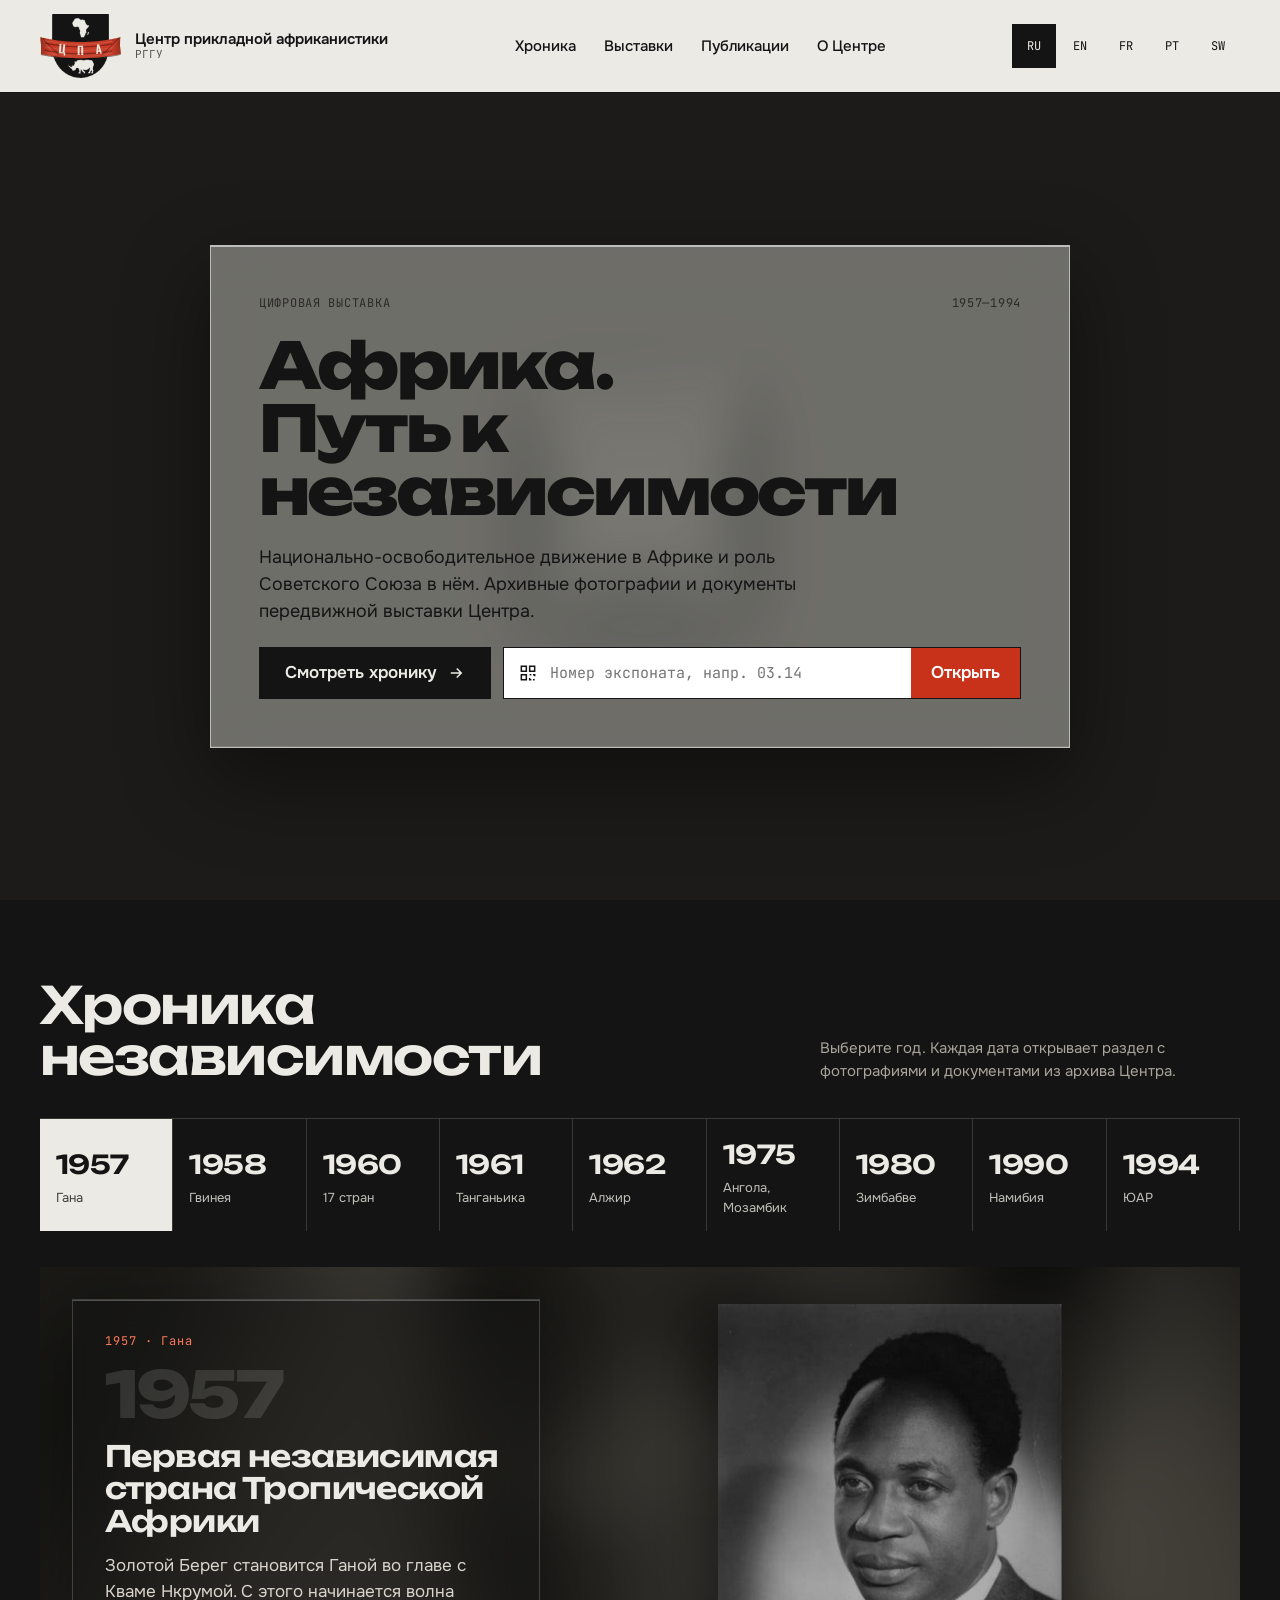
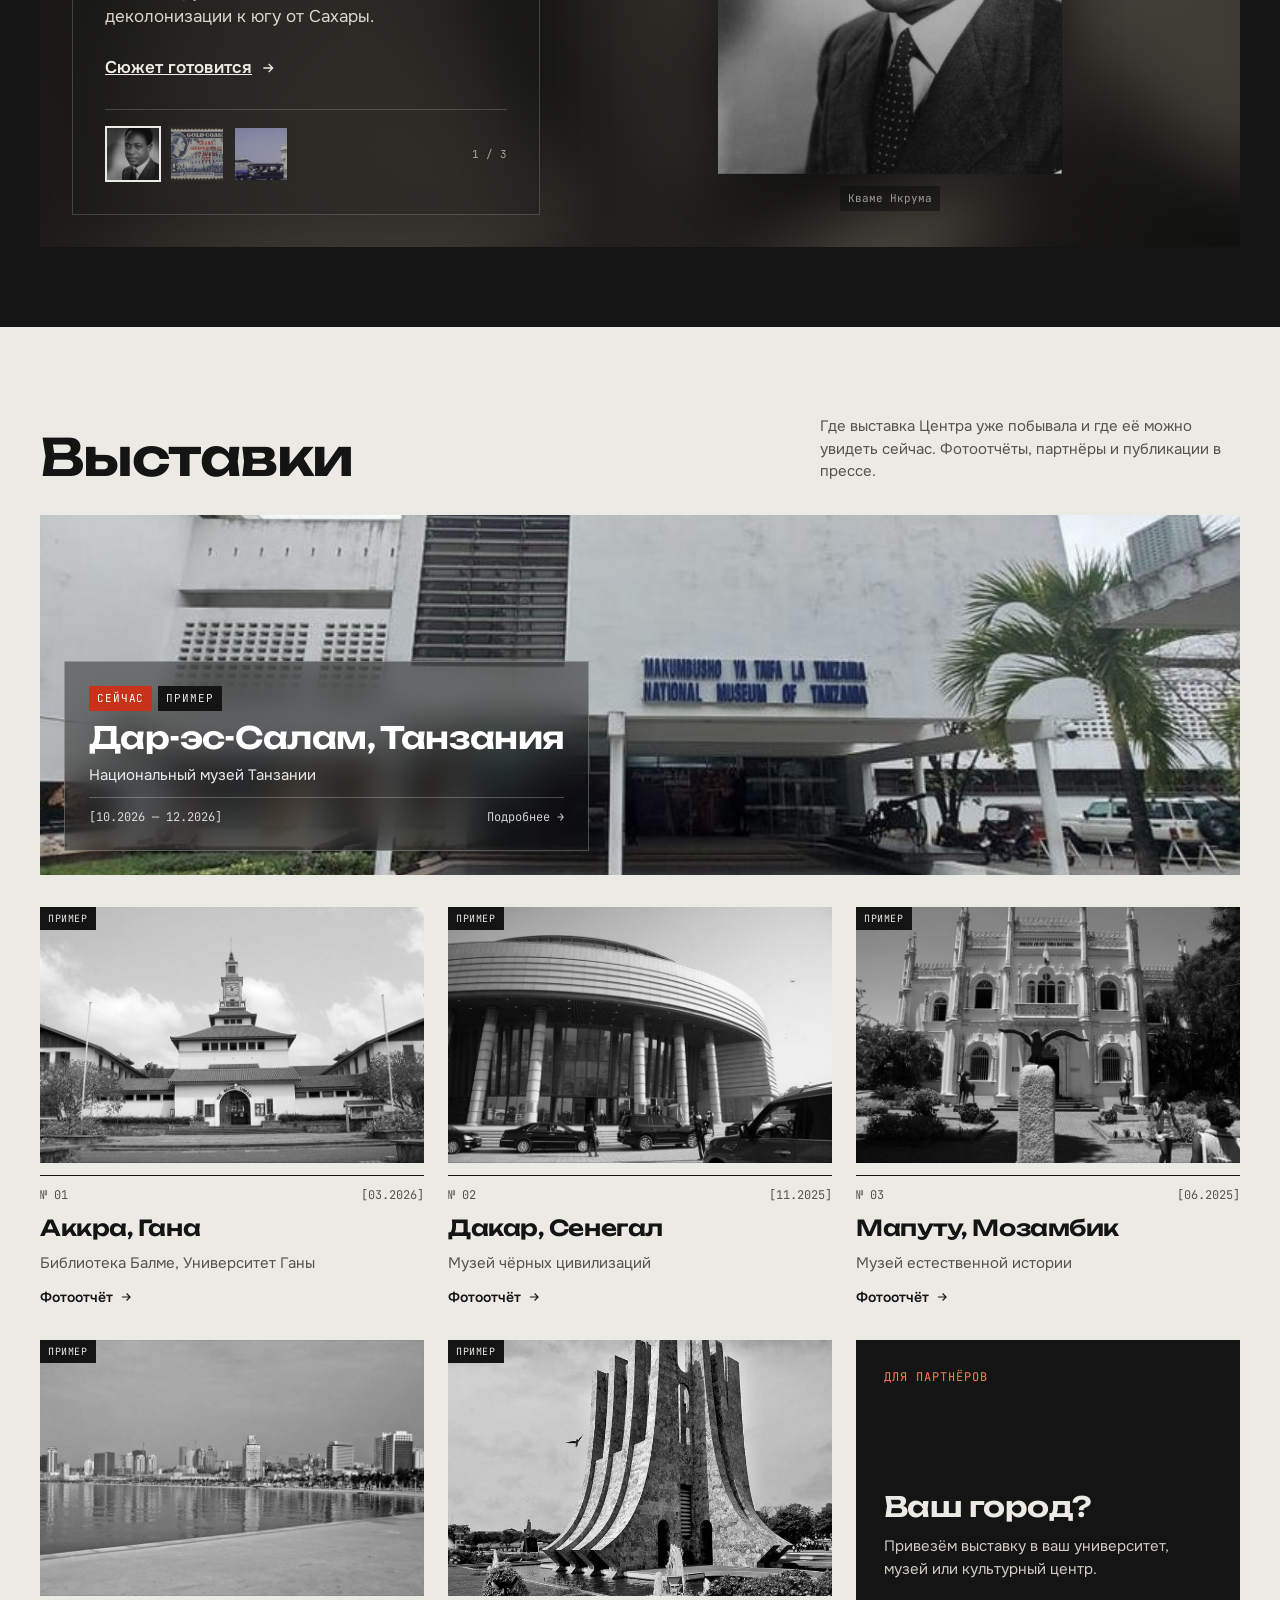
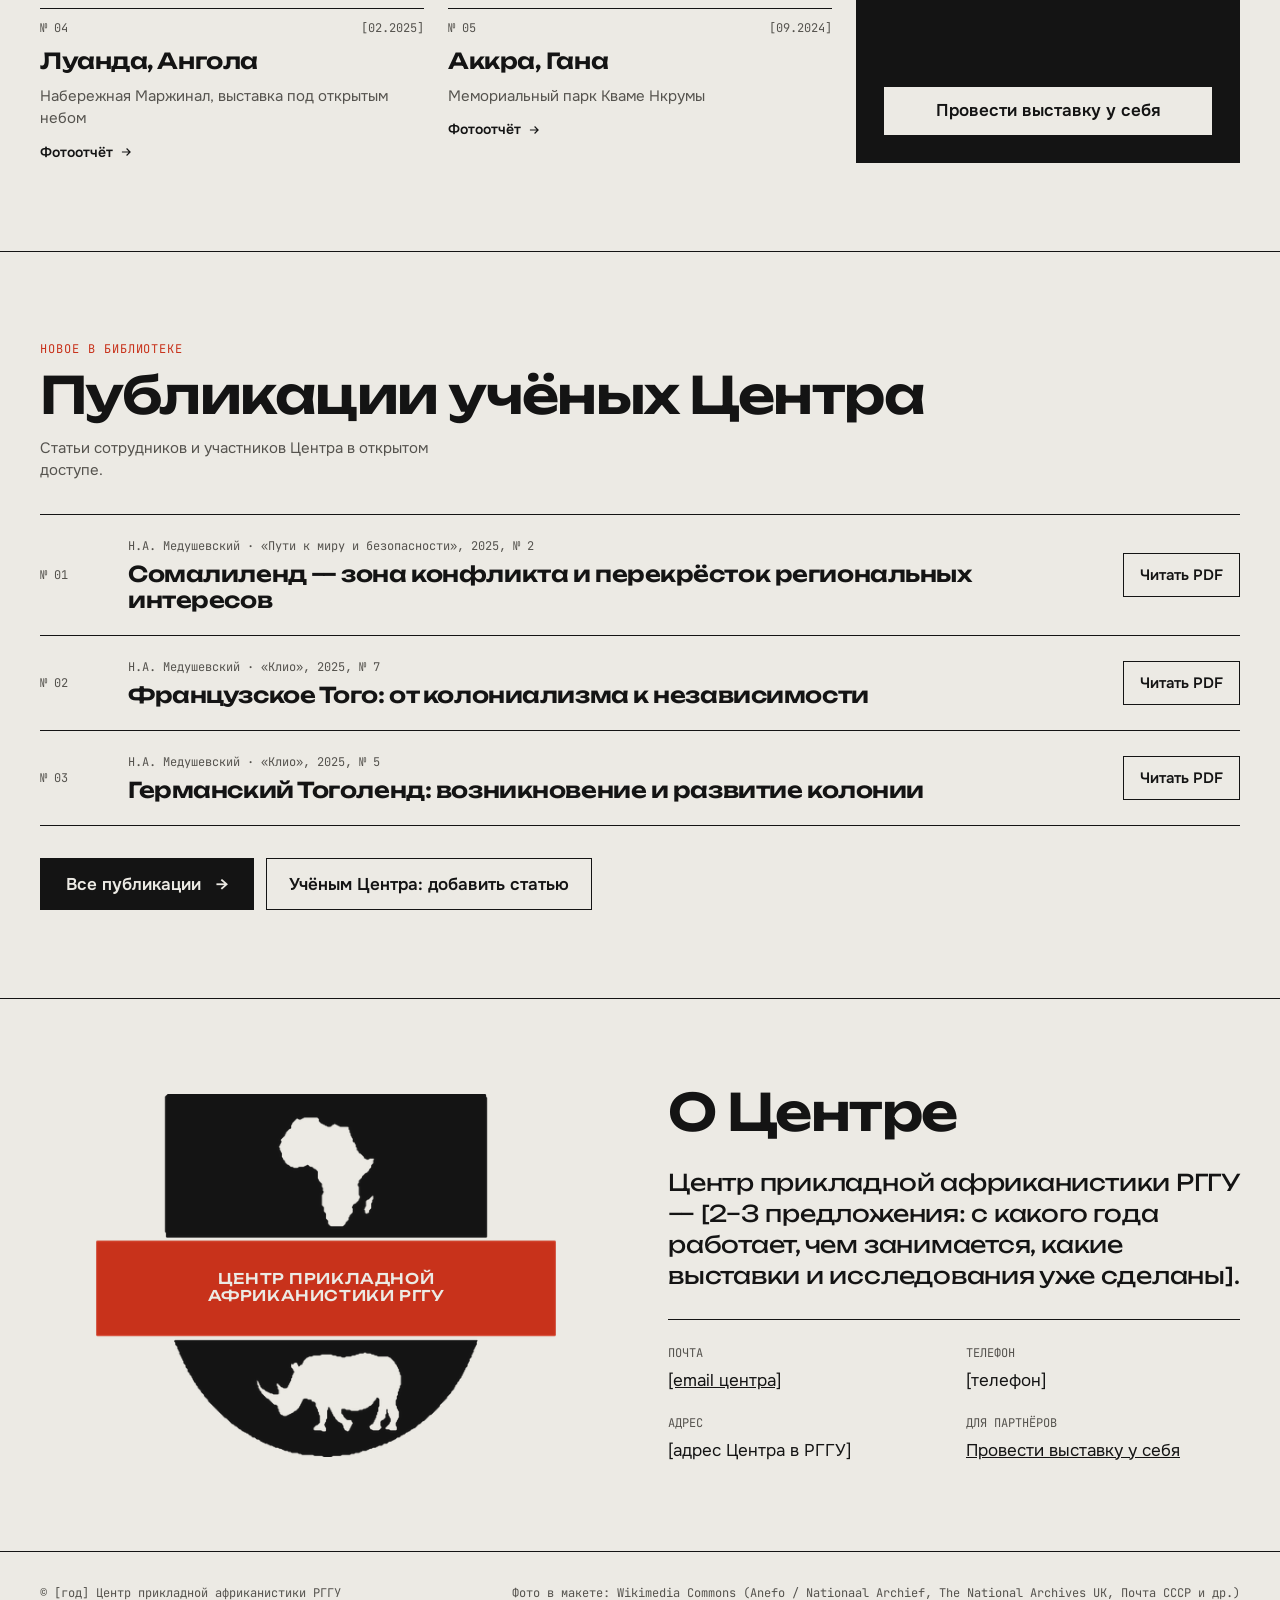
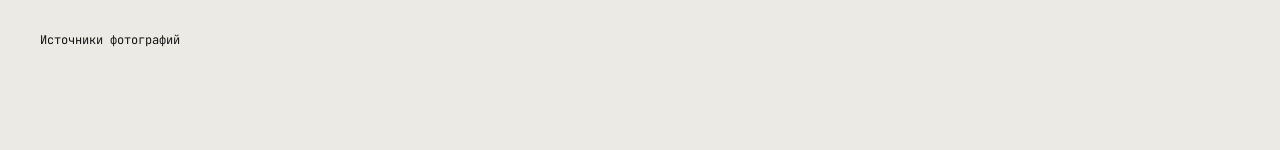
==== index.html @ f8a1efd4 "Первая версия сайта" ====
<!doctype html>
<html lang="ru">
<head>
<meta charset="utf-8">
<meta name="viewport" content="width=device-width, initial-scale=1">
<title>Африка. Путь к независимости — Центр прикладной африканистики РГГУ</title>
<meta name="description" content="Цифровая выставка Центра прикладной африканистики РГГУ: национально-освободительное движение в Африке и роль Советского Союза в нём.">
<link rel="icon" type="image/png" href="assets/logo_dark__fc87e939.png">
<link rel="preconnect" href="https://fonts.googleapis.com">
<link rel="preconnect" href="https://fonts.gstatic.com" crossorigin>
<link rel="stylesheet" href="https://fonts.googleapis.com/css2?family=Unbounded:wght@400;500;600;800&family=Oswald:wght@600&family=Onest:wght@400;500;600&family=JetBrains+Mono:wght@400;500&display=swap">
<link rel="stylesheet" href="css/style.css">
</head>
<body>
<!--
  Тексты на странице не пишутся здесь: их подставляет js/main.js из файлов content/*.json.
  Поэтому меняйте тексты в админке (/admin) или прямо в JSON-файлах.
-->

<header class="site-header">
  <div class="wrap header-row">
    <a href="#top" class="brand">
      <span class="logo" data-logo></span>
      <span class="brand-text">
        <span class="brand-org" data-t="header.org"></span>
        <span class="brand-uni" data-t="header.uni"></span>
      </span>
    </a>
    <nav class="nav" data-t-aria="header.navLabel">
      <a href="#timeline" data-t="header.navChron"></a>
      <a href="#exhibitions" data-t="header.navExh"></a>
      <a href="#publications" data-t="header.navPub"></a>
      <a href="#about" data-t="header.navAbout"></a>
    </nav>
    <div class="langs" data-langs></div>
    <button type="button" class="burger" data-burger aria-expanded="false" data-t-aria="header.menu">
      <svg width="20" height="20" viewBox="0 0 24 24" fill="none" stroke="#141414" stroke-width="2" aria-hidden="true"><path d="M4 7h16M4 12h16M4 17h16"/></svg>
    </button>
  </div>
  <nav class="mobile-menu" data-mobile-menu hidden data-t-aria="header.navLabel">
    <a href="#timeline" data-t="header.navChron"></a>
    <a href="#exhibitions" data-t="header.navExh"></a>
    <a href="#publications" data-t="header.navPub"></a>
    <a href="#about" data-t="header.navAbout"></a>
    <div class="langs langs-dark" data-langs></div>
  </nav>
</header>

<main>
<section id="top" class="hero">
  <div class="cpa-orbit" aria-hidden="true" data-orbits></div>
  <div class="cpa-tiles" data-tiles></div>
  <div class="hero-panel">
    <div class="hero-kicker"><span data-t="hero.kicker"></span><span>1957—1994</span></div>
    <h1 class="hero-title"><span data-t="hero.h1a"></span><br><span data-t="hero.h1b"></span></h1>
    <p class="hero-desc" data-t="hero.desc"></p>
    <div class="hero-actions">
      <a href="#timeline" class="btn-dark btn-chron"><span data-t="hero.btnChron"></span>
        <svg width="18" height="18" viewBox="0 0 24 24" fill="none" stroke="currentColor" stroke-width="2" aria-hidden="true"><path d="M5 12h14M13 6l6 6-6 6"/></svg></a>
      <form class="numform" data-numform>
        <label for="exhibit-num" class="sr-only" data-t="hero.numLabel"></label>
        <span class="numform-icon" aria-hidden="true">
          <svg width="20" height="20" viewBox="0 0 24 24" fill="none" stroke="#141414" stroke-width="1.8"><path d="M4 4h6v6H4zM14 4h6v6h-6zM4 14h6v6H4zM14 14h2M18 14h2v2M14 18v2h2M20 20h-2"/></svg>
        </span>
        <input id="exhibit-num" type="text" inputmode="decimal" autocomplete="off" data-t-ph="hero.numPh" data-t-ph-mobile="hero.numShort">
        <button type="submit" data-t="hero.open"></button>
      </form>
    </div>
    <span class="hero-qr">
      <svg width="16" height="16" viewBox="0 0 24 24" fill="none" stroke="currentColor" stroke-width="1.8" aria-hidden="true"><path d="M4 4h6v6H4zM14 4h6v6h-6zM4 14h6v6H4zM14 14h2M18 14h2v2M14 18v2h2M20 20h-2"/></svg>
      <span data-t="hero.qr"></span>
    </span>
  </div>
</section>

<section id="timeline" class="timeline">
  <div class="wrap timeline-inner">
    <div class="section-head">
      <h2 class="h2"><span data-t="chronicle.tlA"></span><br><span data-t="chronicle.tlB"></span></h2>
      <p class="section-hint hint-desktop" data-t="chronicle.tlHint"></p>
      <p class="section-hint hint-mobile" data-t="chronicle.swipe"></p>
    </div>
    <div class="years" role="tablist" data-years data-t-aria="chronicle.yearsLabel"></div>
    <div class="tl-stage" data-tl-stage></div>
  </div>
</section>

<section id="exhibitions" class="wrap exhibitions">
  <div class="section-head">
    <h2 class="h2" data-t="exhibitions.exh"></h2>
    <p class="section-hint" data-t="exhibitions.exhHint"></p>
  </div>
  <div data-ex-now></div>
  <div class="ex-grid" data-ex-grid></div>
  <a href="#about" class="host-card host-mobile" data-host-link>
    <span class="host-title" data-t="exhibitions.hostTitle"></span>
    <span class="host-text" data-t="exhibitions.hostText"></span>
    <span class="host-btn" data-t="exhibitions.host"></span>
  </a>
</section>

<section id="publications" class="publications">
  <div class="wrap pub-inner">
    <div class="section-head">
      <div class="pub-head">
        <span class="kicker-accent" data-t="publications.pubKicker"></span>
        <h2 class="h2" data-t="publications.pubH"></h2>
      </div>
      <p class="section-hint" data-t="publications.pubHint"></p>
    </div>
    <div class="pub-list" data-pubs></div>
    <div class="pub-actions">
      <a href="#publications" class="btn-dark" data-soon><span data-t="publications.pubAll"></span>&nbsp;→</a>
      <a href="#publications" class="btn-outline" data-soon data-t="publications.pubAdd"></a>
    </div>
  </div>
</section>

<section id="about" class="about">
  <div class="wrap about-inner">
    <figure class="about-logo">
      <img src="assets/logo_dark__fc87e939.png" alt="" data-band-alt>
      <figcaption data-band></figcaption>
    </figure>
    <div class="about-text">
      <h2 class="h2" data-t="about.about"></h2>
      <p class="about-lead" data-t="about.aboutText"></p>
      <div class="contacts">
        <div class="contact"><span class="label" data-t="about.lEmail"></span><a data-email href="#about"></a></div>
        <div class="contact"><span class="label" data-t="about.lPhone"></span><span data-t="about.vPhone"></span></div>
        <div class="contact"><span class="label" data-t="about.lAddr"></span><span data-t="about.vAddr"></span></div>
        <div class="contact contact-partners"><span class="label" data-t="exhibitions.lPartners"></span><a href="#about" data-host-link data-t="exhibitions.host"></a></div>
      </div>
      <a href="#about" class="btn-outline about-host-mobile" data-host-link data-t="exhibitions.host"></a>
    </div>
  </div>
</section>
</main>

<footer class="site-footer">
  <div class="wrap footer-inner">
    <div class="footer-row">
      <span data-t="footer.copy"></span>
      <span class="credits-desktop" data-t="footer.credits"></span>
      <span class="credits-mobile" data-t="footer.creditsShort"></span>
    </div>
    <details class="credits">
      <summary data-t="footer.creditsTitle"></summary>
      <ul data-credits></ul>
    </details>
  </div>
</footer>

<div class="toast" role="status" aria-live="polite" data-toast hidden></div>
<noscript><p class="noscript">Для работы сайта нужен JavaScript. / JavaScript is required.</p></noscript>

<script src="js/main.js"></script>
</body>
</html>
---- css/style.css ----
/* Африка. Путь к независимости — стили главной.
   Дизайн-система из макета (cpa-site/design/Main.dc.html и MainMobile.dc.html).
   Телефонная версия — блок @media (max-width: 760px) в конце файла. */

:root {
  --bg: #ECEAE4;
  --ink: #141414;
  --accent: #C8321B;
  --muted: #55534E;
  --dark: #141414;
  --dark-2: #1C1B19;
  --accent-dark: #FF7A5C;
  --line-dark: #3A3936;
  --hint-dark: #A9A59C;
  --f-head: 'Unbounded', sans-serif;
  --f-text: 'Onest', sans-serif;
  --f-mono: 'JetBrains Mono', monospace;
}

* { box-sizing: border-box; }
html { -webkit-text-size-adjust: 100%; }
body {
  margin: 0;
  background: var(--bg);
  color: var(--ink);
  font-family: var(--f-text);
  font-size: 17px;
  line-height: 1.5;
}
img { max-width: 100%; }
a { color: var(--ink); }
a:hover { color: var(--accent); }
button { font: inherit; }
:focus-visible { outline: 2px solid var(--accent); outline-offset: 2px; }
.sr-only { position: absolute; width: 1px; height: 1px; overflow: hidden; clip: rect(0 0 0 0); white-space: nowrap; }
.wrap { max-width: 1360px; margin: 0 auto; padding-left: 40px; padding-right: 40px; }

/* ---------- Шапка ---------- */
.site-header { border-bottom: 1px solid var(--ink); background: var(--bg); position: relative; z-index: 20; }
.header-row { padding-top: 14px; padding-bottom: 14px; display: flex; flex-wrap: wrap; align-items: center; justify-content: space-between; gap: 12px 32px; }
.brand { display: flex; align-items: center; gap: 14px; text-decoration: none; min-height: 44px; min-width: 0; }
.logo { display: block; flex: none; height: 64px; aspect-ratio: 512 / 404; overflow: visible; }
.logo svg { width: 100%; height: 100%; display: block; overflow: visible; }
.brand-text { display: flex; flex-direction: column; line-height: 1.2; }
.brand-org { font-weight: 600; font-size: 15px; }
.brand-uni { font-family: var(--f-mono); font-size: 11px; color: var(--muted); }
.nav { display: flex; flex-wrap: wrap; gap: 4px 28px; font-size: 15px; font-weight: 500; }
.nav a { text-decoration: none; }
.langs { display: flex; gap: 2px; font-family: var(--f-mono); font-size: 12px; }
.langs button {
  min-width: 44px; min-height: 44px; border: 1px solid transparent; background: transparent;
  color: var(--ink); font-family: inherit; font-size: 12px; cursor: pointer;
}
.langs button[aria-pressed="true"] { border-color: var(--ink); background: var(--ink); color: var(--bg); }
.burger { display: none; }
.mobile-menu { display: none; }

/* ---------- Обложка с орбитами ---------- */
.hero {
  position: relative; overflow: hidden; background: var(--dark-2);
  height: min(calc(100vh - 93px), 820px); min-height: 560px;
  display: flex; align-items: center; justify-content: center;
  padding: 32px 24px;
}
.cpa-orbit { position: absolute; inset: 0; }
.orb-x { position: absolute; left: 50%; top: 50%; width: 0; height: 0; }
.orb-y { position: absolute; left: 0; top: 0; width: 0; height: 0; }
.orb-fig { position: absolute; margin: 0; left: 0; top: 0; overflow: hidden; background: #2B2A27; box-shadow: 0 14px 44px rgba(0,0,0,0.5); }
.orb-img { position: absolute; inset: 0; opacity: 0; }
.orb-img img, .tile img { position: absolute; inset: 0; width: 100%; height: 100%; object-fit: cover; object-position: center 30%; filter: grayscale(1) contrast(1.05); }
.cap {
  position: absolute; left: 0; bottom: 0; max-width: 100%; white-space: nowrap; overflow: hidden; text-overflow: ellipsis;
  background: var(--ink); color: var(--bg); padding: 4px 8px; font-family: var(--f-mono); font-size: 10px; letter-spacing: 0.04em;
}
@keyframes cpaX { from { transform: translateX(calc(var(--rx) * -1)); } to { transform: translateX(var(--rx)); } }
@keyframes cpaY { from { transform: translateY(calc(var(--ry) * -1)); } to { transform: translateY(var(--ry)); } }
@keyframes cpaFade { 0% { opacity: 0; } 4% { opacity: 1; } 33.33% { opacity: 1; } 37.33% { opacity: 0; } 100% { opacity: 0; } }

/* Неподвижная раскладка фото — показывается, если в системе включено «уменьшить движение» */
.cpa-tiles { display: none; }
.tile { position: absolute; margin: 0; overflow: hidden; box-shadow: 0 12px 40px rgba(0,0,0,0.45); }
.tile img { object-position: center; }
@media (prefers-reduced-motion: reduce) {
  .cpa-orbit { display: none; }
  .cpa-tiles { display: block; }
}

.hero-panel {
  position: relative; z-index: 2; width: 100%; max-width: 860px;
  background: rgba(236, 234, 228, 0.4);
  backdrop-filter: blur(22px) saturate(150%); -webkit-backdrop-filter: blur(22px) saturate(150%);
  border: 1px solid rgba(255, 255, 255, 0.55);
  box-shadow: inset 0 1px 0 rgba(255,255,255,0.55), inset 0 -1px 0 rgba(255,255,255,0.12), 0 30px 80px rgba(0,0,0,0.45);
  padding: clamp(24px, 4vw, 48px);
  display: flex; flex-direction: column; gap: 22px;
}
.hero-kicker { display: flex; justify-content: space-between; flex-wrap: wrap; gap: 8px; font-family: var(--f-mono); font-size: 12px; color: #2B2A27; text-transform: uppercase; letter-spacing: 0.06em; }
.hero-title { margin: 0; font-family: var(--f-head); font-weight: 800; font-size: clamp(30px, 5vw, 68px); line-height: 0.98; letter-spacing: -0.04em; overflow-wrap: anywhere; }
.hero-desc { margin: 0; font-size: clamp(16px, 1.4vw, 19px); max-width: 600px; }
.hero-actions { display: flex; flex-wrap: wrap; gap: 12px; align-items: stretch; }
.btn-dark {
  display: inline-flex; align-items: center; gap: 10px; min-height: 52px; padding: 0 26px;
  background: var(--ink); color: var(--bg); text-decoration: none; font-weight: 600;
}
.btn-dark:hover { color: #fff; background: #000; }
.btn-outline { min-height: 52px; display: inline-flex; align-items: center; padding: 0 22px; border: 1px solid var(--ink); text-decoration: none; font-weight: 600; }
.numform { display: flex; flex: 1 1 300px; min-width: 0; border: 1px solid var(--ink); background: #fff; }
.numform:focus-within { outline: 2px solid var(--accent); outline-offset: 2px; }
.numform-icon { display: flex; align-items: center; padding-left: 14px; }
.numform input { flex: 1 1 auto; min-width: 0; min-height: 50px; padding: 0 12px; border: none; background: transparent; font-family: var(--f-mono); font-size: 15px; color: var(--ink); }
.numform input:focus { outline: none; }
.numform button { display: inline-flex; align-items: center; padding: 0 20px; background: var(--accent); color: #fff; border: none; font-weight: 600; cursor: pointer; }
.hero-qr { display: none; }

/* ---------- Общие заголовки секций ---------- */
.section-head { display: flex; flex-wrap: wrap; justify-content: space-between; align-items: end; gap: 16px; }
.h2 { margin: 0; font-family: var(--f-head); font-weight: 600; font-size: clamp(32px, 4vw, 56px); line-height: 1; letter-spacing: -0.03em; }
.section-hint { margin: 0; max-width: 420px; color: var(--muted); font-size: 15px; }
.hint-mobile { display: none; }
.kicker-accent { font-family: var(--f-mono); font-size: 12px; letter-spacing: 0.08em; color: var(--accent); }

/* ---------- Хроника ---------- */
.timeline { background: var(--dark); color: var(--bg); }
.timeline-inner { padding-top: 80px; padding-bottom: 80px; display: flex; flex-direction: column; gap: 36px; }
.timeline .section-hint { color: var(--hint-dark); }
.timeline a { color: var(--bg); }
.timeline a:hover { color: var(--accent-dark); }
.years { display: flex; flex-wrap: wrap; border-top: 1px solid var(--line-dark); }
.year-tab {
  flex: 1 1 120px; min-height: 88px; text-align: left; padding: 16px 16px 14px; border: none; border-right: 1px solid var(--line-dark);
  cursor: pointer; font-family: inherit; background: transparent; color: var(--bg);
}
.year-tab[aria-selected="true"] { background: var(--bg); color: var(--ink); }
.year-tab .y { display: block; font-family: var(--f-head); font-weight: 600; font-size: 26px; letter-spacing: -0.02em; }
.year-tab .p { display: block; font-size: 13px; margin-top: 4px; opacity: 0.8; }

.tl-stage { position: relative; overflow: hidden; background: var(--dark-2); min-height: 580px; display: grid; grid-template-columns: minmax(340px, 5fr) minmax(0, 7fr); align-items: stretch; }
.tl-bg { position: absolute; inset: -60px; width: calc(100% + 120px); height: calc(100% + 120px); max-width: none; object-fit: cover; filter: blur(40px) brightness(0.42) saturate(0.6); }
.tl-card {
  position: relative; z-index: 2; min-width: 0; margin: 32px 0 32px 32px;
  background: rgba(20, 20, 20, 0.5); backdrop-filter: blur(18px) saturate(140%); -webkit-backdrop-filter: blur(18px) saturate(140%);
  border: 1px solid rgba(255, 255, 255, 0.18); box-shadow: inset 0 1px 0 rgba(255,255,255,0.25), 0 24px 60px rgba(0,0,0,0.35);
  padding: 32px; display: flex; flex-direction: column; gap: 16px;
}
.tl-meta { font-family: var(--f-mono); font-size: 12px; color: var(--accent-dark); letter-spacing: 0.08em; }
.tl-ghost { font-family: var(--f-head); font-weight: 800; font-size: clamp(40px, 5vw, 88px); line-height: 0.9; letter-spacing: -0.05em; color: rgba(236,234,228,0.14); }
.tl-title { margin: 0; overflow-wrap: anywhere; hyphens: auto; font-family: var(--f-head); font-weight: 600; font-size: clamp(22px, 2.3vw, 34px); line-height: 1.1; letter-spacing: -0.02em; }
.tl-text { margin: 0; color: #DAD6CD; }
.tl-cta { font-weight: 600; display: inline-flex; align-items: center; gap: 8px; min-height: 44px; align-self: flex-start; }
.tl-thumbs { margin-top: auto; display: flex; gap: 8px; border-top: 1px solid rgba(255,255,255,0.18); padding-top: 16px; }
.thumb { flex: none; width: 56px; height: 56px; padding: 0; cursor: pointer; background: #2B2A27; overflow: hidden; border: 2px solid transparent; opacity: 0.65; }
.thumb[aria-selected="true"] { border-color: var(--bg); opacity: 1; }
.thumb img { display: block; width: 100%; height: 100%; object-fit: cover; }
.tl-pos { margin-left: auto; align-self: center; font-family: var(--f-mono); font-size: 11px; color: var(--hint-dark); }
.tl-photo { position: relative; z-index: 1; min-width: 0; min-height: 580px; margin: 0; padding: 32px 40px; display: flex; flex-direction: column; align-items: center; justify-content: center; gap: 12px; }
.tl-photo img { display: block; max-width: 100%; max-height: 470px; width: auto; height: auto; object-fit: contain; box-shadow: 0 24px 60px rgba(0,0,0,0.5); }
.tl-photo figcaption { font-family: var(--f-mono); font-size: 11px; color: #CFCBC2; background: rgba(20,20,20,0.6); padding: 4px 8px; text-align: center; }
.bw { filter: grayscale(1); }

/* ---------- Выставки ---------- */
.exhibitions { padding-top: 88px; padding-bottom: 88px; display: flex; flex-direction: column; gap: 32px; }
.ex-now { position: relative; overflow: hidden; display: flex; align-items: flex-end; min-height: 360px; background: var(--dark-2); color: #fff; text-decoration: none; }
.ex-now:hover { color: #fff; }
.ex-now > img { position: absolute; inset: 0; width: 100%; height: 100%; object-fit: cover; filter: grayscale(0.3); }
.ex-now-card {
  position: relative; z-index: 2; margin: 24px; max-width: 560px;
  background: rgba(20, 20, 20, 0.45); backdrop-filter: blur(18px) saturate(140%); -webkit-backdrop-filter: blur(18px) saturate(140%);
  border: 1px solid rgba(255,255,255,0.25); padding: 24px; display: flex; flex-direction: column; gap: 10px;
}
.tags { display: flex; gap: 6px; flex-wrap: wrap; }
.tag { align-self: flex-start; font-family: var(--f-mono); font-size: 11px; letter-spacing: 0.08em; padding: 4px 8px; background: var(--accent); color: #fff; }
.tag-sample { background: var(--ink); color: var(--bg); }
.ex-now-city { font-family: var(--f-head); font-weight: 600; font-size: clamp(22px, 2.4vw, 32px); line-height: 1.1; letter-spacing: -0.02em; }
.ex-now-venue { font-size: 15px; color: rgba(255,255,255,0.9); }
.ex-now-foot { display: flex; justify-content: space-between; gap: 12px; font-family: var(--f-mono); font-size: 12px; color: rgba(255,255,255,0.8); border-top: 1px solid rgba(255,255,255,0.25); padding-top: 10px; }

.ex-grid { display: grid; grid-template-columns: repeat(auto-fit, minmax(300px, 1fr)); gap: 32px 24px; }
.ex-card { text-decoration: none; display: flex; flex-direction: column; gap: 12px; }
.ex-card-img { position: relative; aspect-ratio: 3 / 2; background: #2B2A27; overflow: hidden; }
.ex-card-img img { position: absolute; inset: 0; width: 100%; height: 100%; object-fit: cover; filter: grayscale(1); }
.ex-card-img .sample { position: absolute; left: 0; top: 0; background: var(--ink); color: var(--bg); font-family: var(--f-mono); font-size: 10px; letter-spacing: 0.06em; padding: 4px 8px; }
.ex-card-meta { display: flex; justify-content: space-between; font-family: var(--f-mono); font-size: 12px; color: var(--muted); border-top: 1px solid var(--ink); padding-top: 10px; }
.ex-card-city { font-family: var(--f-head); font-weight: 600; font-size: 22px; letter-spacing: -0.02em; line-height: 1.1; }
.ex-card-venue { font-size: 15px; color: var(--muted); }
.ex-card-more { font-size: 14px; font-weight: 600; display: inline-flex; align-items: center; gap: 6px; }

.host-card { text-decoration: none; background: var(--ink); color: var(--bg); padding: 28px; display: flex; flex-direction: column; justify-content: space-between; gap: 24px; min-height: 320px; }
.host-card:hover { color: var(--bg); }
.host-kicker { font-family: var(--f-mono); font-size: 12px; letter-spacing: 0.08em; color: var(--accent-dark); }
.host-body { display: flex; flex-direction: column; gap: 12px; }
.host-title { font-family: var(--f-head); font-weight: 600; font-size: 28px; letter-spacing: -0.02em; line-height: 1.1; }
.host-text { font-size: 15px; color: #CFCBC2; }
.host-btn { display: inline-flex; align-items: center; justify-content: center; text-align: center; min-height: 48px; padding: 0 12px; background: var(--bg); color: var(--ink); font-weight: 600; }
.host-mobile { display: none; }

/* ---------- Публикации ---------- */
.publications { border-top: 1px solid var(--ink); }
.pub-inner { padding-top: 88px; padding-bottom: 88px; display: flex; flex-direction: column; gap: 32px; }
.pub-head { display: flex; flex-direction: column; gap: 12px; }
.pub-list { display: flex; flex-direction: column; border-bottom: 1px solid var(--ink); }
.pub { display: grid; grid-template-columns: 64px minmax(0, 1fr) auto; gap: 24px; align-items: center; border-top: 1px solid var(--ink); padding: 22px 0; }
.pub-n { font-family: var(--f-mono); font-size: 12px; color: var(--muted); }
.pub-main { text-decoration: none; display: flex; flex-direction: column; gap: 6px; min-width: 0; }
.pub-by { font-family: var(--f-mono); font-size: 12px; color: var(--muted); }
.pub-title { font-family: var(--f-head); font-weight: 600; font-size: clamp(18px, 1.7vw, 23px); line-height: 1.2; letter-spacing: -0.02em; }
.pub-pdf { min-height: 44px; display: inline-flex; align-items: center; gap: 8px; padding: 0 16px; border: 1px solid var(--ink); text-decoration: none; font-size: 15px; font-weight: 600; white-space: nowrap; }
.pub-actions { display: flex; flex-wrap: wrap; gap: 12px; }

/* ---------- О Центре ---------- */
.about { border-top: 1px solid var(--ink); }
.about-inner { padding-top: 88px; padding-bottom: 88px; display: grid; grid-template-columns: repeat(auto-fit, minmax(340px, 1fr)); gap: 56px; align-items: center; }
.about-logo { margin: 0 auto; position: relative; width: 100%; max-width: 460px; aspect-ratio: 512 / 404; }
.about-logo img { position: absolute; inset: 0; width: 100%; height: 100%; display: block; }
.about-logo figcaption {
  position: absolute; left: 0; right: 0; top: 40.3%; height: 26%; display: flex; align-items: center; justify-content: center; text-align: center;
  padding: 0 7%; font-family: var(--f-head); font-weight: 500; font-size: clamp(11px, 1.15vw, 16px); letter-spacing: 0.04em; line-height: 1.2; color: var(--bg);
}
.about-text { min-width: 0; display: flex; flex-direction: column; gap: 28px; }
.about-lead { margin: 0; font-family: var(--f-head); font-size: clamp(18px, 1.8vw, 24px); line-height: 1.35; letter-spacing: -0.01em; }
.contacts { display: grid; grid-template-columns: repeat(2, minmax(0, 1fr)); gap: 20px 24px; border-top: 1px solid var(--ink); padding-top: 24px; }
.contact { display: flex; flex-direction: column; gap: 6px; min-width: 0; overflow-wrap: anywhere; }
.label { font-family: var(--f-mono); font-size: 12px; color: var(--muted); }
.about-host-mobile { display: none; }

/* ---------- Подвал ---------- */
.site-footer { border-top: 1px solid var(--ink); }
.footer-inner { padding-top: 32px; padding-bottom: 88px; font-family: var(--f-mono); font-size: 12px; color: var(--muted); display: flex; flex-direction: column; gap: 16px; }
.footer-row { display: flex; flex-wrap: wrap; justify-content: space-between; gap: 12px; }
.credits-mobile { display: none; }
.credits summary { cursor: pointer; min-height: 44px; display: inline-flex; align-items: center; color: var(--ink); }
.credits ul { margin: 8px 0 0; padding: 0; list-style: none; columns: 2 420px; column-gap: 32px; }
.credits li { break-inside: avoid; padding: 4px 0; border-top: 1px solid rgba(20,20,20,0.15); }
.credits li b { font-weight: 500; color: var(--ink); }

/* ---------- Всплывающее сообщение ---------- */
.toast {
  position: fixed; left: 50%; bottom: 24px; transform: translateX(-50%); z-index: 50; max-width: calc(100% - 32px);
  background: var(--ink); color: var(--bg); padding: 14px 18px; font-size: 15px; box-shadow: 0 16px 40px rgba(0,0,0,0.35);
}
.noscript { padding: 16px 40px; }

/* =================== Телефон =================== */
@media (max-width: 760px) {
  body { font-size: 16px; }
  .wrap { padding-left: 16px; padding-right: 16px; }

  .header-row { flex-wrap: nowrap; padding-top: 8px; padding-bottom: 8px; gap: 8px; }
  .brand { gap: 10px; }
  .logo { height: 52px; }
  .brand-text { display: block; font-weight: 600; font-size: 13px; line-height: 1.15; }
  .brand-org, .brand-uni { font-family: var(--f-text); font-size: 13px; color: var(--ink); font-weight: 600; }
  .brand-uni::before { content: ' · '; }
  .header-row .nav, .header-row .langs { display: none; }
  .burger { flex: none; width: 44px; height: 44px; border: 1px solid var(--ink); background: transparent; display: flex; align-items: center; justify-content: center; cursor: pointer; padding: 0; }
  .mobile-menu:not([hidden]) { display: flex; flex-direction: column; background: var(--ink); color: var(--bg); padding: 8px 16px 20px; }
  .mobile-menu a { color: var(--bg); text-decoration: none; font-family: var(--f-head); font-size: 22px; padding: 12px 0; border-bottom: 1px solid var(--line-dark); }
  .langs-dark { margin-top: 16px; gap: 4px; }
  .langs-dark button { border: 1px solid var(--bg); color: var(--bg); }
  .langs-dark button[aria-pressed="true"] { background: var(--bg); color: var(--ink); border-color: var(--bg); }

  .hero { height: auto; min-height: 720px; padding: 48px 16px; justify-content: stretch; }
  .cap { font-size: 9px; }
  .hero-panel {
    background: rgba(236, 234, 228, 0.55); backdrop-filter: blur(18px) saturate(150%); -webkit-backdrop-filter: blur(18px) saturate(150%);
    box-shadow: inset 0 1px 0 rgba(255,255,255,0.55), 0 24px 60px rgba(0,0,0,0.45); padding: 24px 20px; gap: 18px;
  }
  .hero-kicker { font-size: 11px; flex-wrap: nowrap; }
  .hero-title { font-size: 30px; line-height: 1; }
  .hero-desc { font-size: 15px; }
  .hero-actions { flex-direction: column; }
  .btn-chron { justify-content: center; }
  .numform { flex: none; }
  .numform-icon { display: none; }
  .numform button { padding: 0 18px; }
  .hero-qr { display: flex; align-items: center; gap: 8px; font-size: 13px; color: #2B2A27; }

  .section-head { flex-direction: column; align-items: stretch; gap: 10px; }
  .h2 { font-size: 30px; }
  .section-hint { font-size: 14px; max-width: none; }
  .hint-desktop { display: none; }
  .hint-mobile { display: block; }

  .timeline-inner { padding: 48px 0 40px; gap: 24px; }
  .timeline .section-head { padding: 0 16px; }
  .years { flex-wrap: nowrap; overflow-x: auto; border-bottom: 1px solid var(--line-dark); padding-left: 16px; scrollbar-width: none; }
  .years::-webkit-scrollbar { display: none; }
  .year-tab { flex: 0 0 auto; min-width: 96px; min-height: 72px; padding: 12px 14px; }
  .year-tab .y { font-size: 20px; }
  .year-tab .p { font-size: 12px; margin-top: 2px; white-space: nowrap; }
  .tl-stage { margin: 0 16px; display: flex; flex-direction: column; min-height: 0; }
  .tl-bg { inset: -40px; width: calc(100% + 80px); height: calc(100% + 80px); filter: blur(30px) brightness(0.42) saturate(0.6); }
  .tl-photo { order: -1; min-height: 0; height: 300px; padding: 16px; gap: 8px; }
  .tl-photo img { max-height: 240px; box-shadow: 0 16px 40px rgba(0,0,0,0.5); }
  .tl-photo figcaption { font-size: 10px; padding: 3px 6px; }
  .tl-card { margin: 0 12px 12px; padding: 18px; gap: 10px; background: rgba(20, 20, 20, 0.55); backdrop-filter: blur(16px); -webkit-backdrop-filter: blur(16px); border-color: rgba(236, 234, 228, 0.18); box-shadow: none; }
  .tl-meta { font-size: 11px; }
  .tl-ghost { display: none; }
  .tl-title { font-size: 20px; line-height: 1.15; }
  .tl-text { font-size: 14px; }
  .tl-thumbs { margin-top: 0; padding-top: 12px; }
  .thumb { width: 48px; height: 48px; }

  .exhibitions { padding-top: 48px; padding-bottom: 48px; gap: 20px; }
  .ex-now { min-height: 300px; }
  .ex-now-card { margin: 12px; padding: 16px; gap: 6px; backdrop-filter: blur(16px); -webkit-backdrop-filter: blur(16px); }
  .tag { font-size: 10px; padding: 3px 7px; }
  .ex-now-city { font-size: 20px; font-weight: 400; }
  .ex-now-venue { font-size: 14px; }
  .ex-now-foot { border-top: none; padding-top: 0; font-size: 11px; }
  .ex-now-foot .more { display: none; }
  .ex-grid { display: flex; gap: 12px; overflow-x: auto; margin: 0 -16px; padding: 0 16px 4px; }
  .ex-card { flex: 0 0 260px; gap: 8px; }
  .ex-card-img { aspect-ratio: 4 / 3; }
  .ex-card-img .sample { font-size: 9px; padding: 3px 6px; }
  .ex-card-meta { font-size: 11px; padding-top: 8px; }
  .ex-card-city { font-size: 18px; }
  .ex-card-venue { font-size: 13px; }
  .ex-card-more { display: none; }
  .ex-grid .host-card { display: none; }
  .host-mobile { display: flex; min-height: 0; padding: 20px; gap: 12px; justify-content: flex-start; }
  .host-mobile .host-title { font-size: 22px; }
  .host-mobile .host-text { font-size: 14px; }

  .pub-inner { padding-top: 48px; padding-bottom: 48px; gap: 20px; }
  .publications .section-head { gap: 20px; }
  .pub-head { gap: 20px; }
  .kicker-accent { font-size: 11px; }
  .publications .h2 { font-size: 28px; line-height: 1.05; }
  .pub { display: flex; flex-direction: column; align-items: stretch; gap: 8px; padding: 16px 0; }
  .pub-n { display: none; }
  .pub-by { font-size: 11px; }
  .pub-title { font-size: 17px; line-height: 1.25; }
  .pub-pdf { align-self: flex-start; border: none; padding: 0; font-size: 14px; }
  .pub-pdf::after { content: ' →'; white-space: pre; }
  .pub-actions { flex-direction: column; }
  .pub-actions a { justify-content: center; text-align: center; padding: 0 12px; }

  .about-inner { padding-top: 48px; padding-bottom: 48px; display: flex; flex-direction: column; gap: 24px; align-items: stretch; }
  .about-logo { max-width: 300px; }
  .about-logo figcaption { font-size: 10px; letter-spacing: 0.03em; }
  .about-text { gap: 24px; }
  .about-lead { font-size: 17px; }
  .contacts { display: flex; flex-direction: column; gap: 14px; padding-top: 16px; font-size: 15px; }
  .contact { gap: 2px; }
  .label { font-size: 11px; }
  .contact-partners { display: none; }
  .about-host-mobile { display: flex; justify-content: center; text-align: center; padding: 0 12px; }

  .footer-inner { padding-top: 24px; padding-bottom: 64px; font-size: 11px; gap: 10px; }
  .footer-row { flex-direction: column; gap: 6px; }
  .credits-desktop { display: none; }
  .credits-mobile { display: inline; }
}
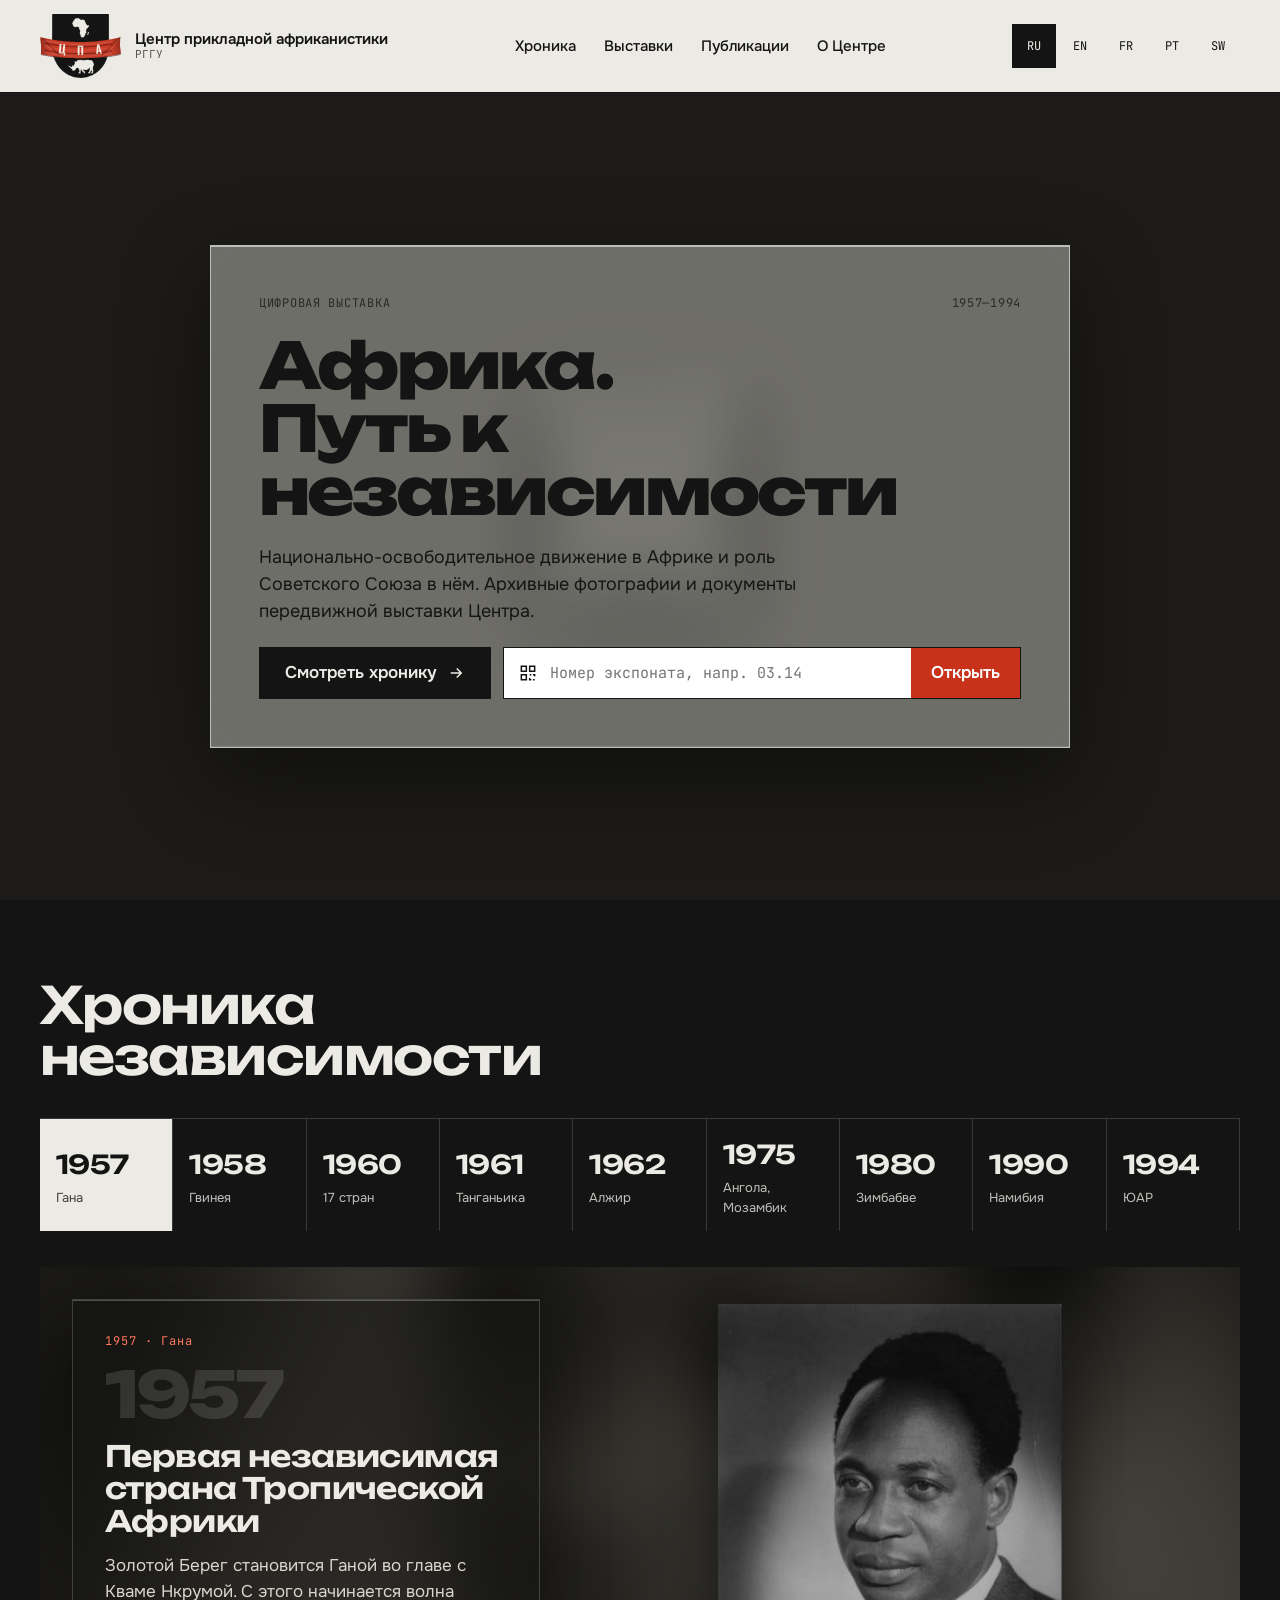
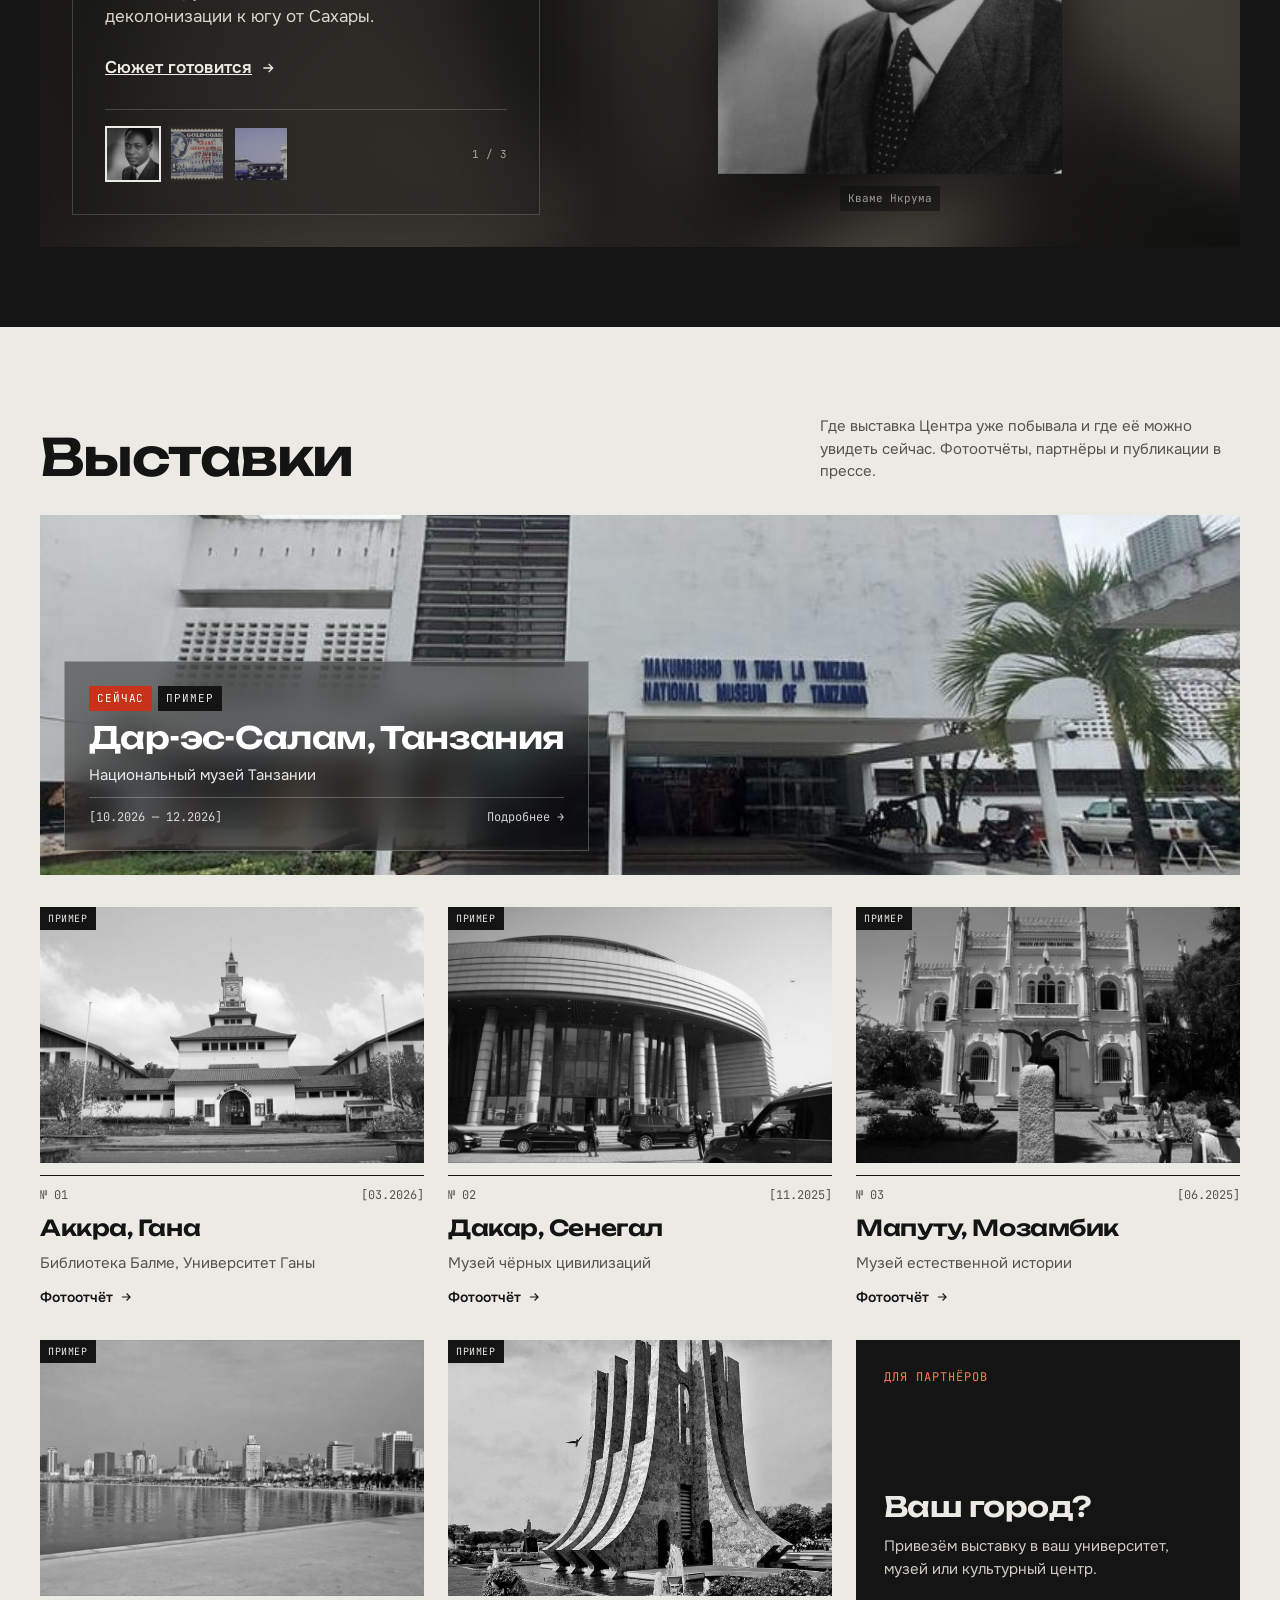
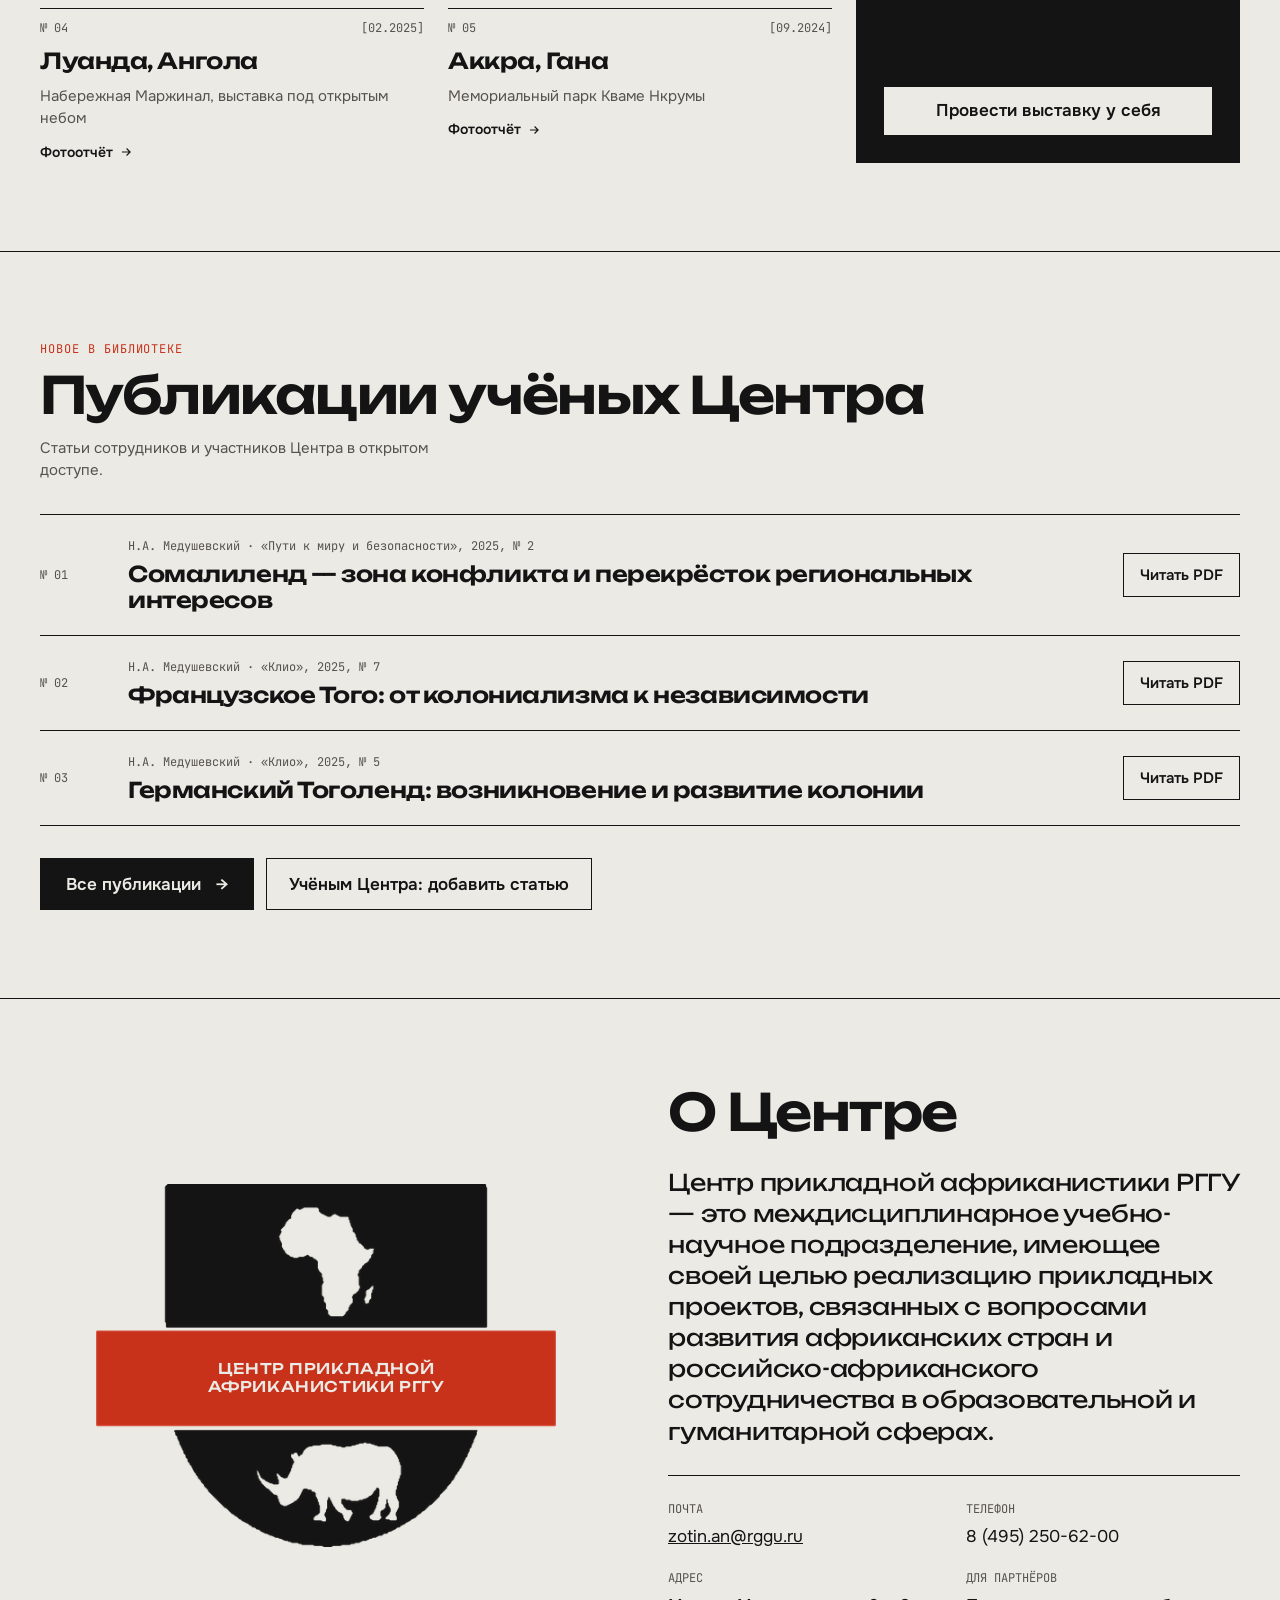
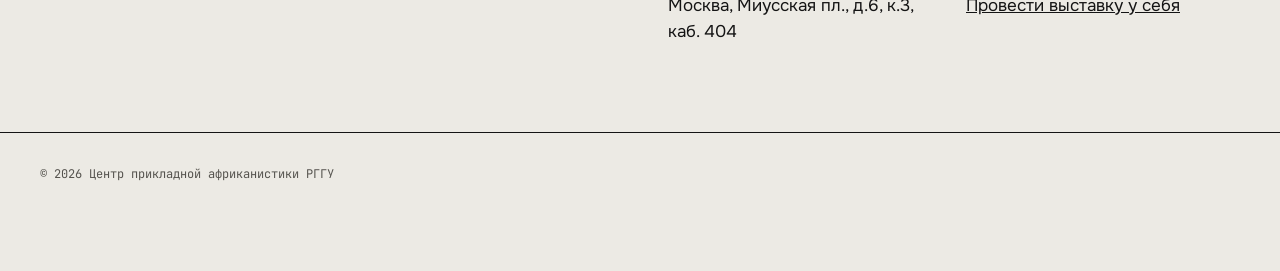
==== commit edc7486c: "Убраны источники фото" ====
--- a/index.html
+++ b/index.html
@@ -110,8 +110,8 @@
     </div>
     <div class="pub-list" data-pubs></div>
     <div class="pub-actions">
-      <a href="#publications" class="btn-dark" data-soon><span data-t="publications.pubAll"></span>&nbsp;→</a>
-      <a href="#publications" class="btn-outline" data-soon data-t="publications.pubAdd"></a>
+      <a href="publications.html" class="btn-dark"><span data-t="publications.pubAll"></span>&nbsp;→</a>
+      <a href="publications.html#upload" class="btn-outline" data-t="publications.pubAdd"></a>
     </div>
   </div>
 </section>
@@ -141,19 +141,14 @@
   <div class="wrap footer-inner">
     <div class="footer-row">
       <span data-t="footer.copy"></span>
-      <span class="credits-desktop" data-t="footer.credits"></span>
-      <span class="credits-mobile" data-t="footer.creditsShort"></span>
     </div>
-    <details class="credits">
-      <summary data-t="footer.creditsTitle"></summary>
-      <ul data-credits></ul>
-    </details>
   </div>
 </footer>
 
 <div class="toast" role="status" aria-live="polite" data-toast hidden></div>
 <noscript><p class="noscript">Для работы сайта нужен JavaScript. / JavaScript is required.</p></noscript>
 
+<script src="js/common.js"></script>
 <script src="js/main.js"></script>
 </body>
 </html>
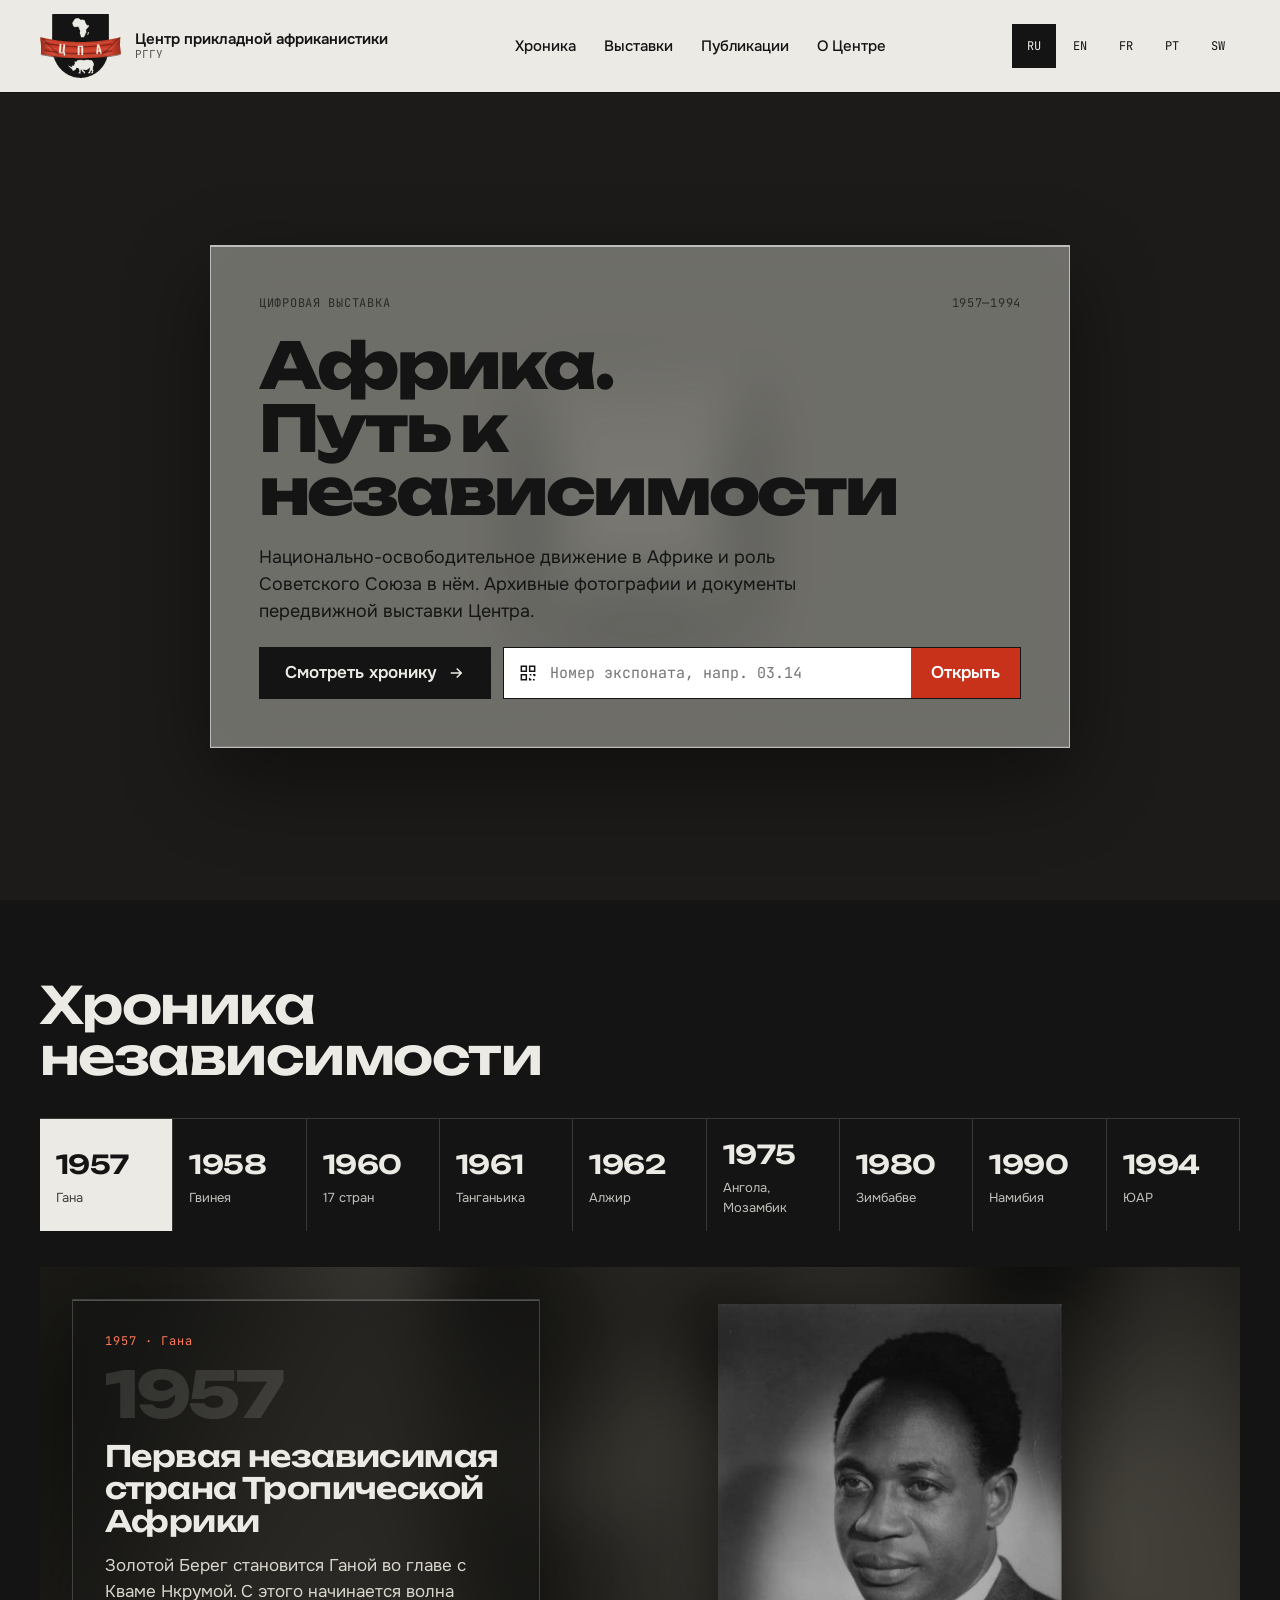
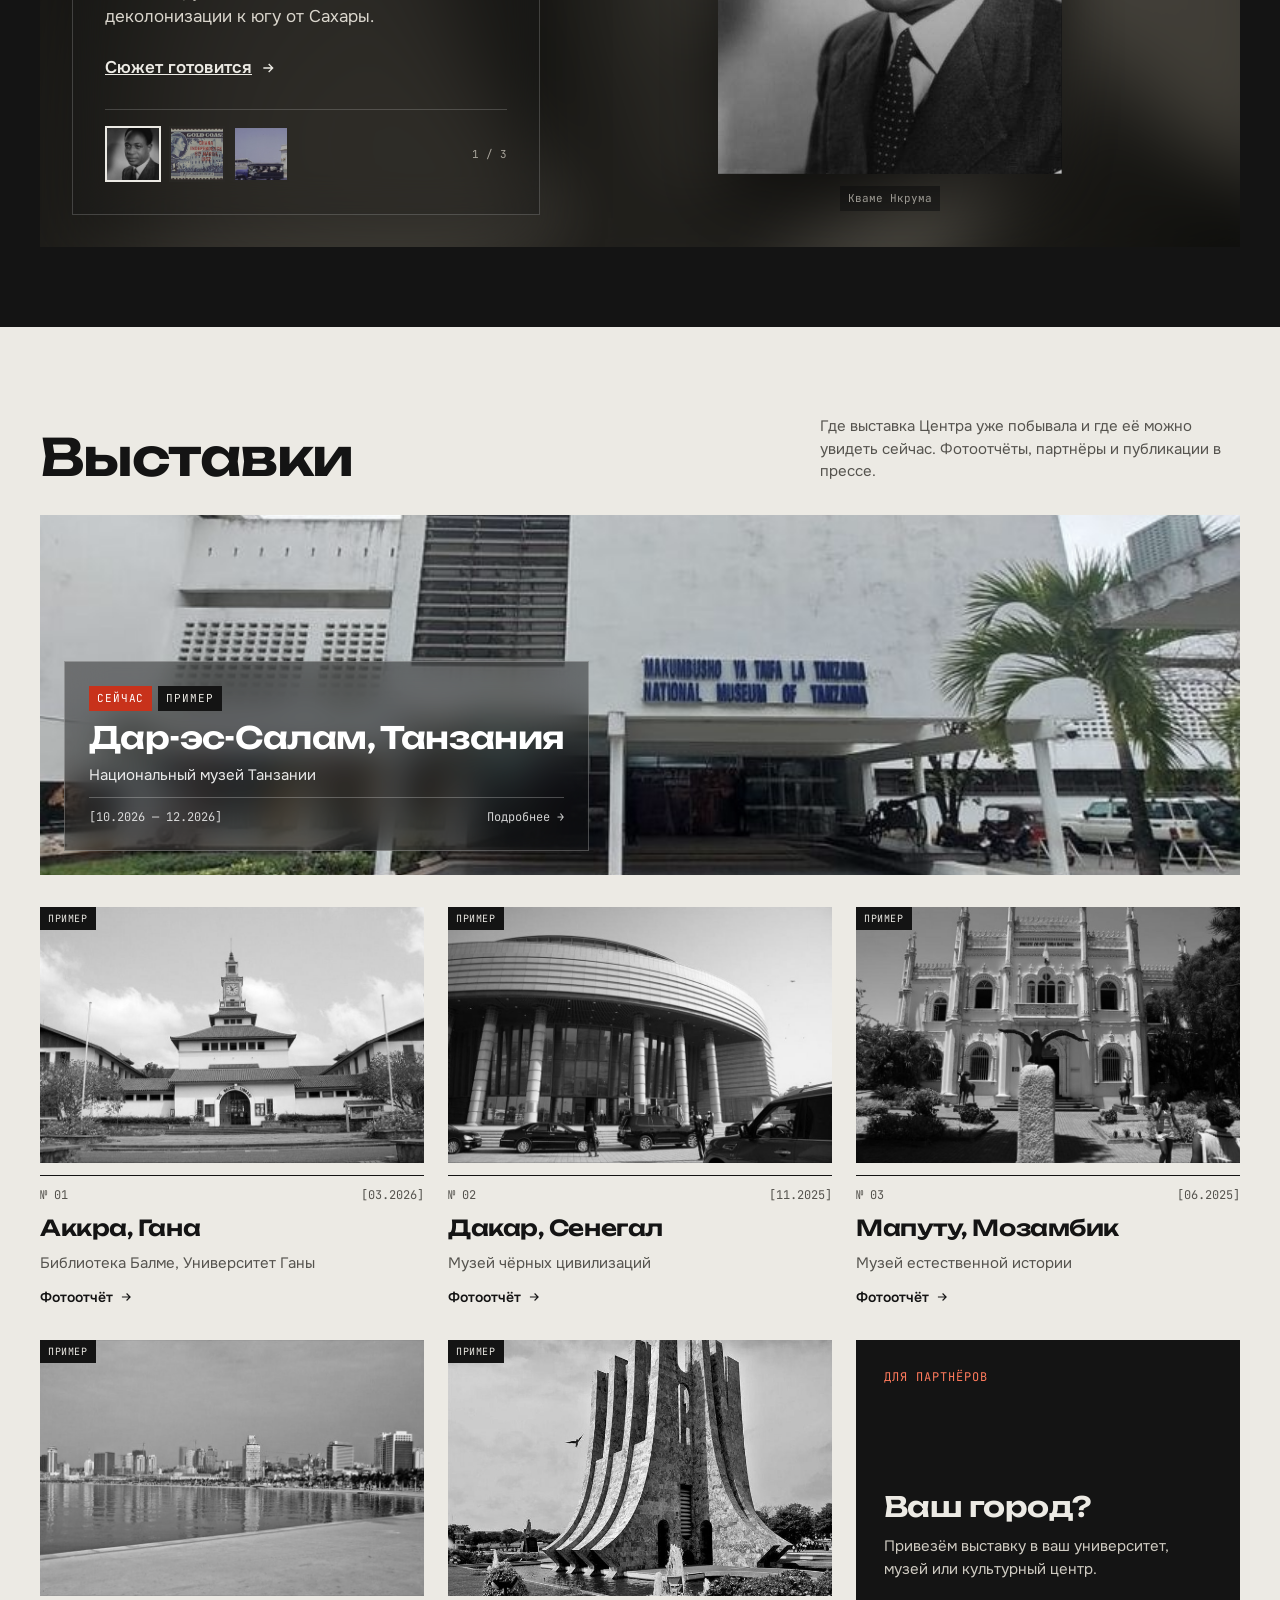
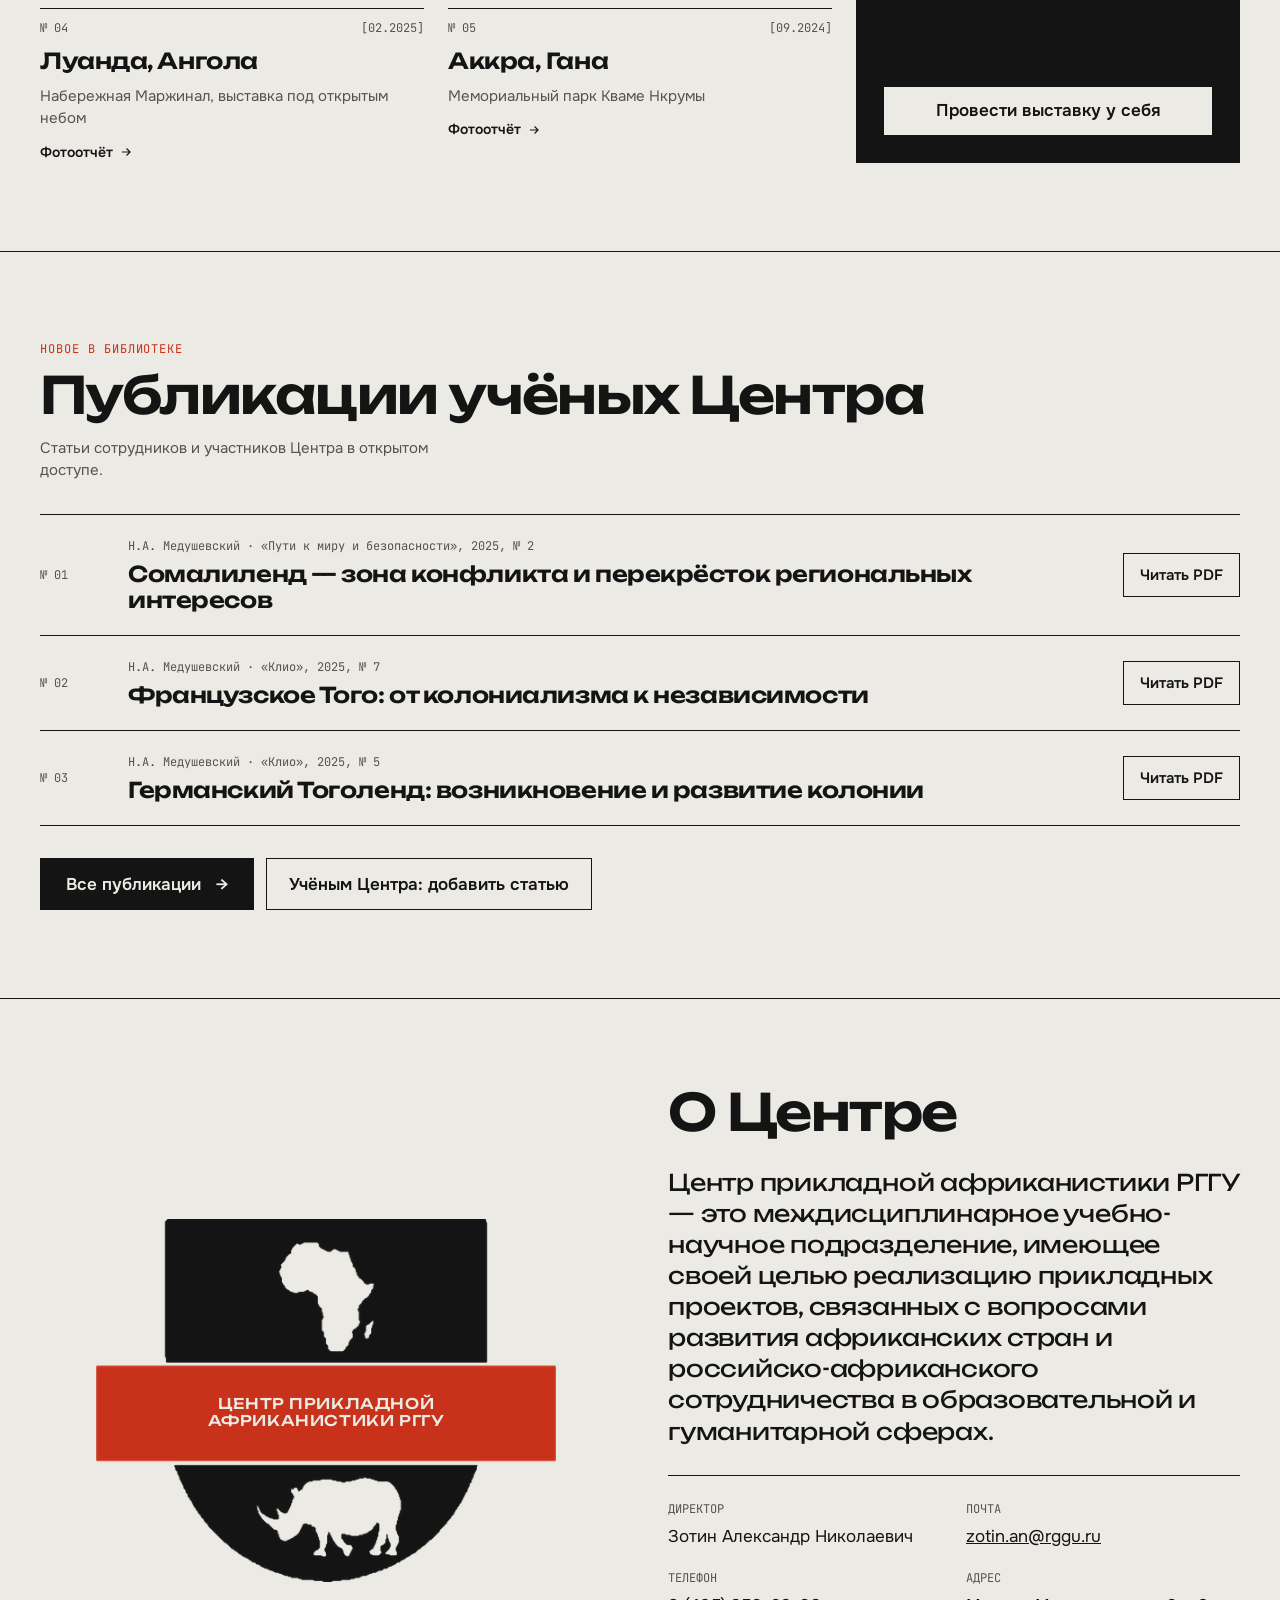
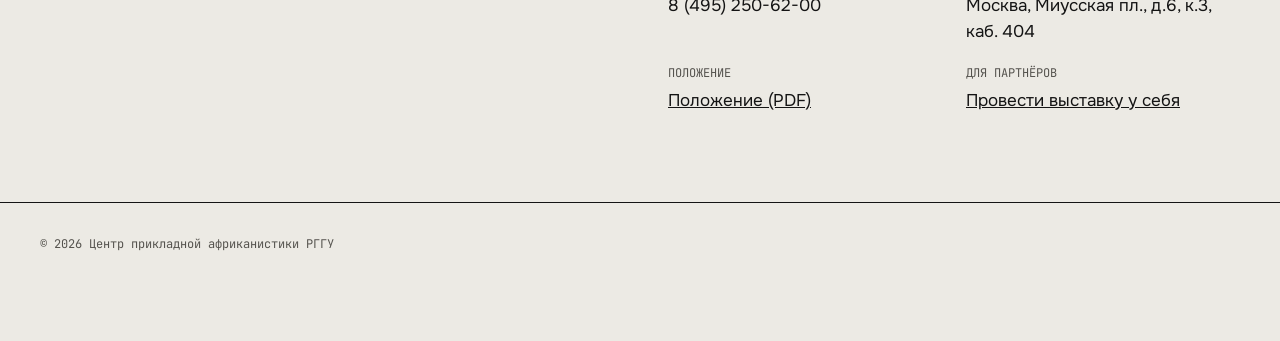
==== commit 713eaa07: "О Центре: директор, положение, переводы" ====
--- a/index.html
+++ b/index.html
@@ -126,9 +126,11 @@
       <h2 class="h2" data-t="about.about"></h2>
       <p class="about-lead" data-t="about.aboutText"></p>
       <div class="contacts">
+        <div class="contact" data-hide-empty="about.vDirector"><span class="label" data-t="about.lDirector"></span><span data-t="about.vDirector"></span></div>
         <div class="contact"><span class="label" data-t="about.lEmail"></span><a data-email href="#about"></a></div>
         <div class="contact"><span class="label" data-t="about.lPhone"></span><span data-t="about.vPhone"></span></div>
         <div class="contact"><span class="label" data-t="about.lAddr"></span><span data-t="about.vAddr"></span></div>
+        <div class="contact" data-hide-empty="about.docUrl"><span class="label" data-t="about.lDoc"></span><a data-t="about.vDoc" data-t-href="about.docUrl" target="_blank" rel="noopener"></a></div>
         <div class="contact contact-partners"><span class="label" data-t="exhibitions.lPartners"></span><a href="#about" data-host-link data-t="exhibitions.host"></a></div>
       </div>
       <a href="#about" class="btn-outline about-host-mobile" data-host-link data-t="exhibitions.host"></a>
--- a/css/style.css
+++ b/css/style.css
@@ -19,6 +19,7 @@
 
 * { box-sizing: border-box; }
 html { -webkit-text-size-adjust: 100%; }
+[hidden] { display: none !important; }
 body {
   margin: 0;
   background: var(--bg);
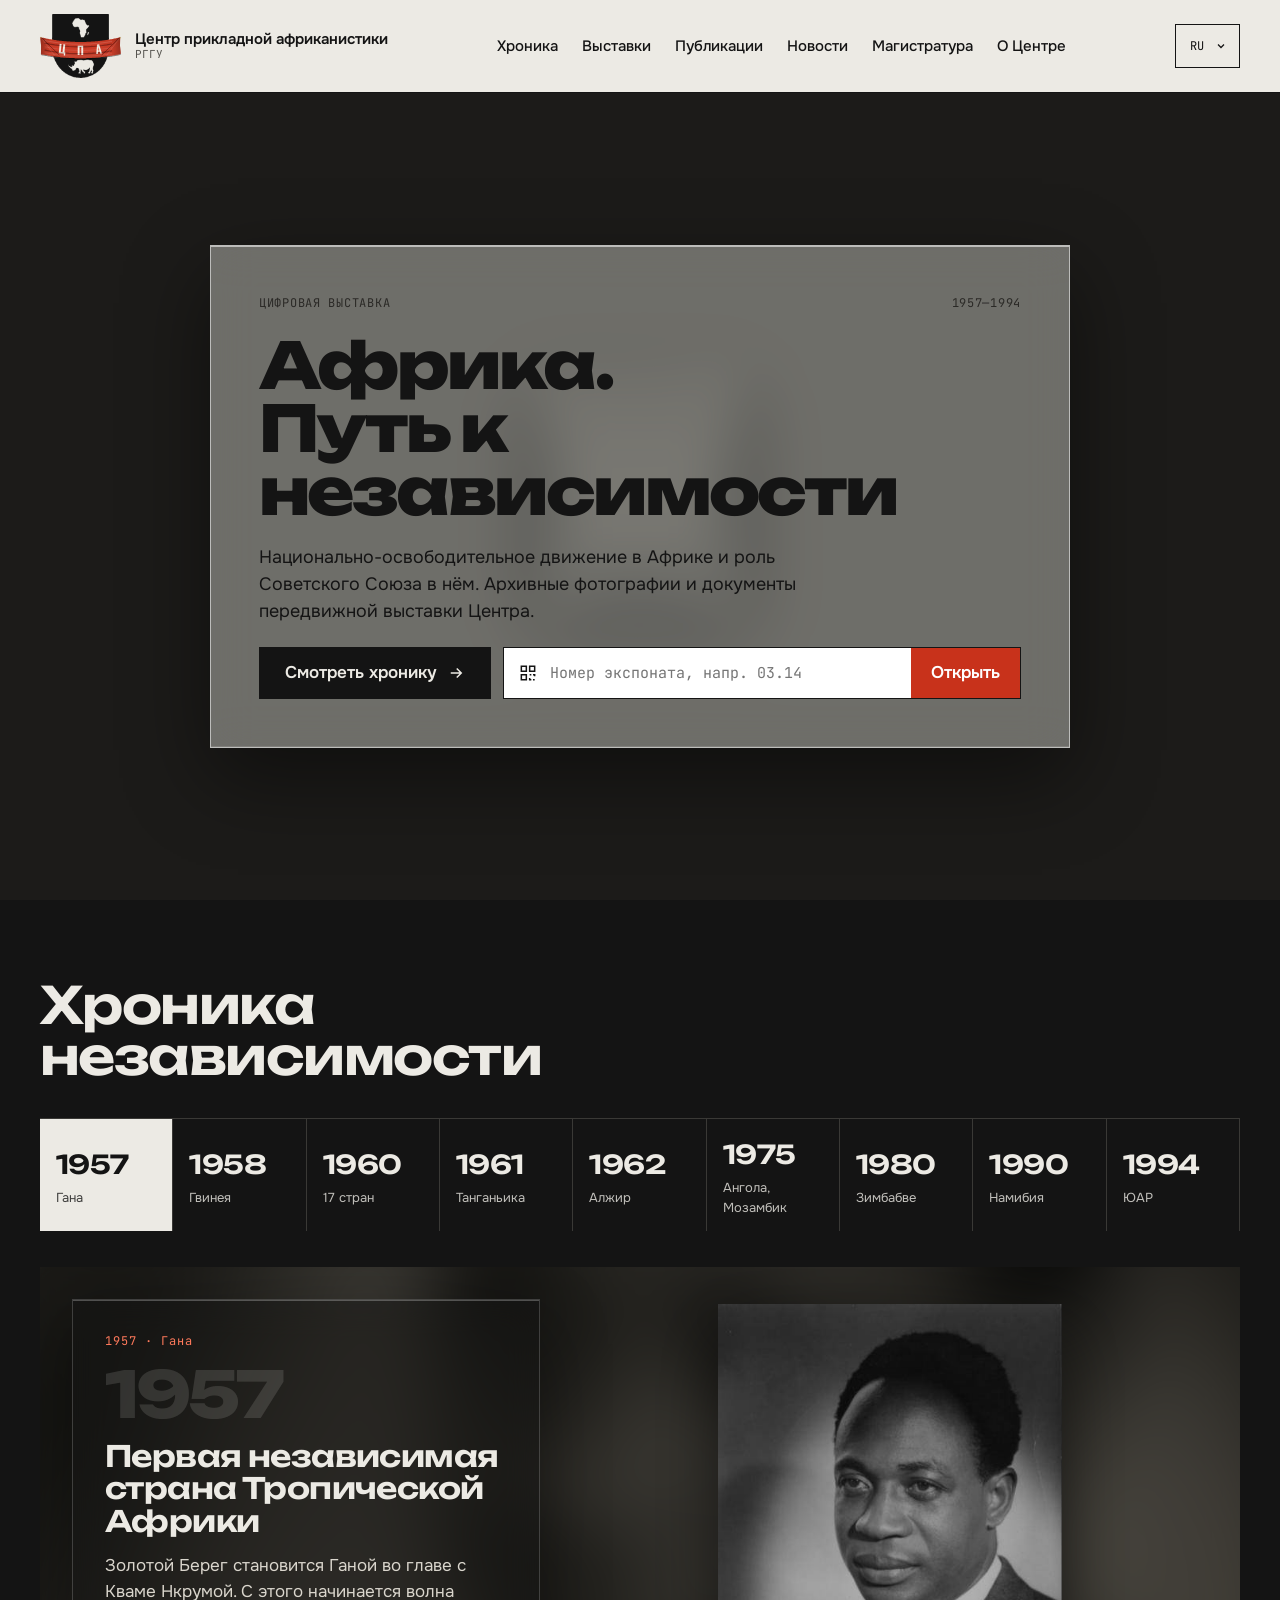
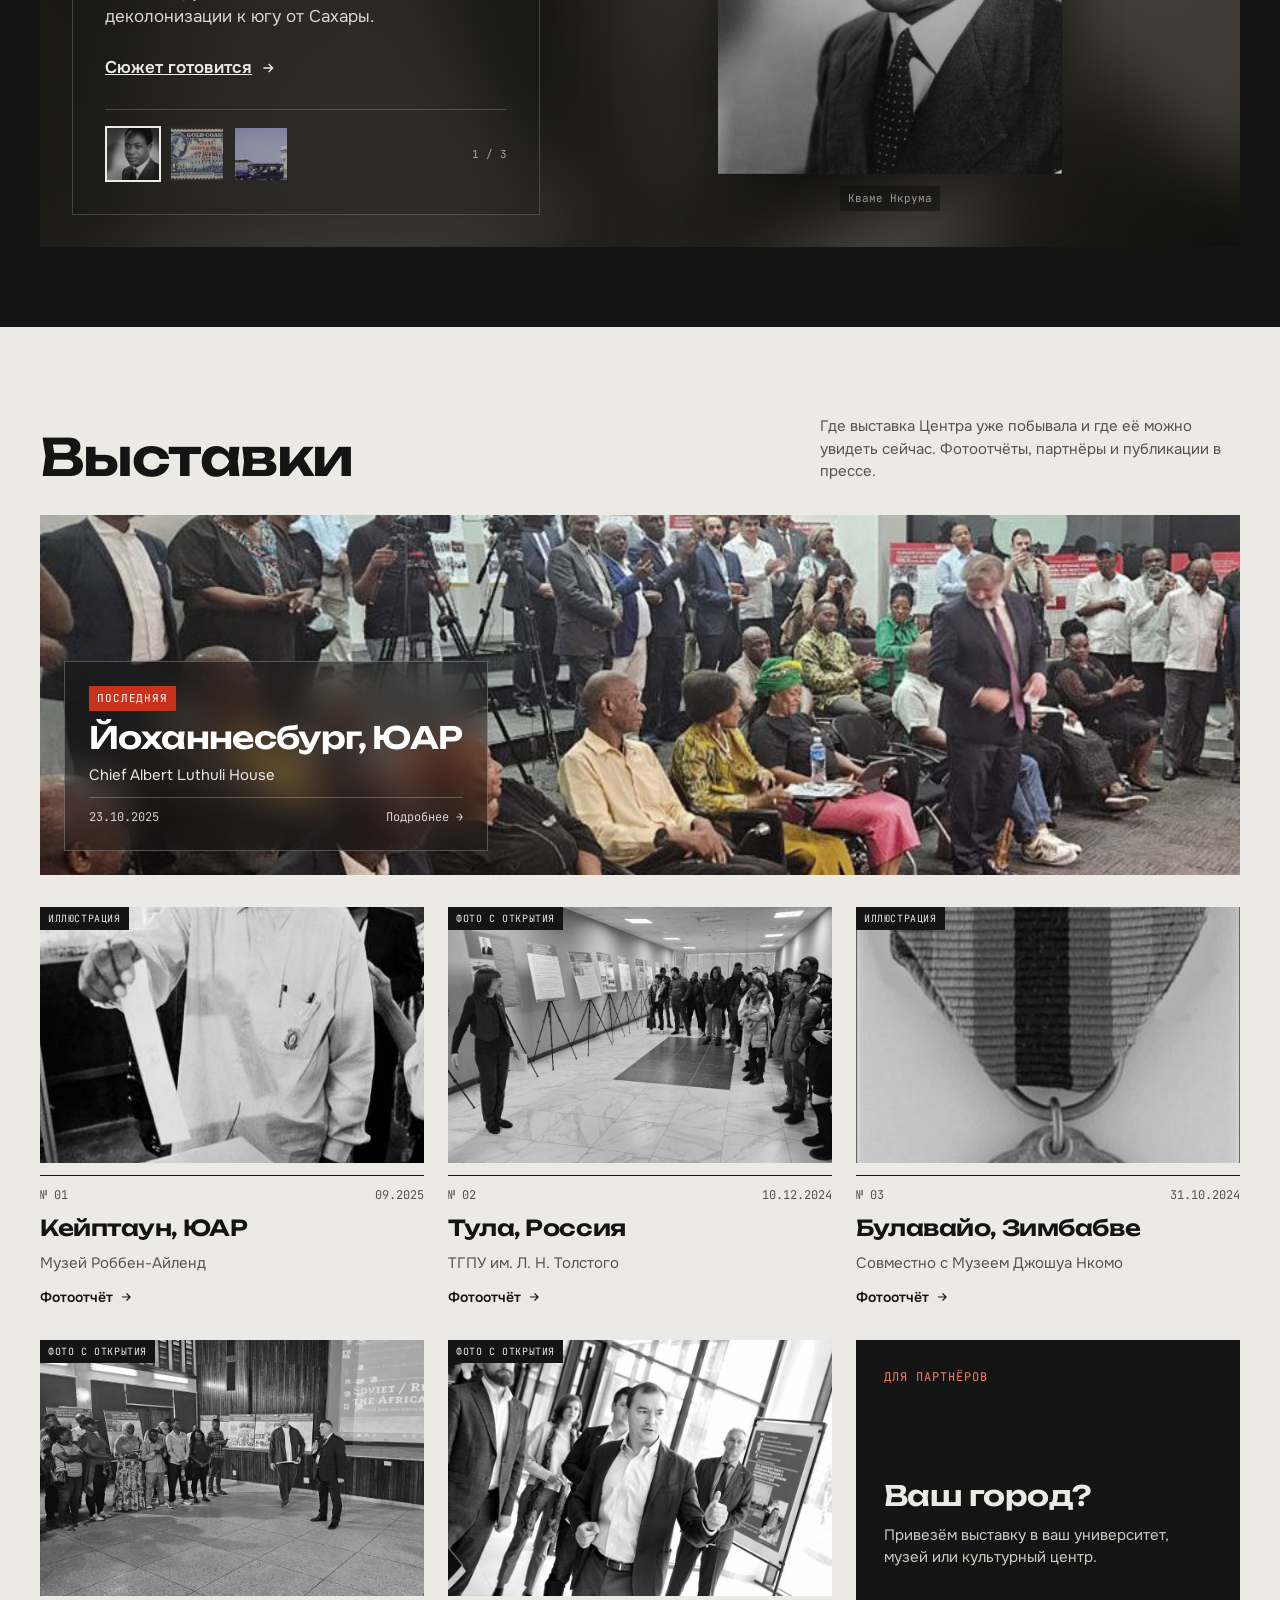
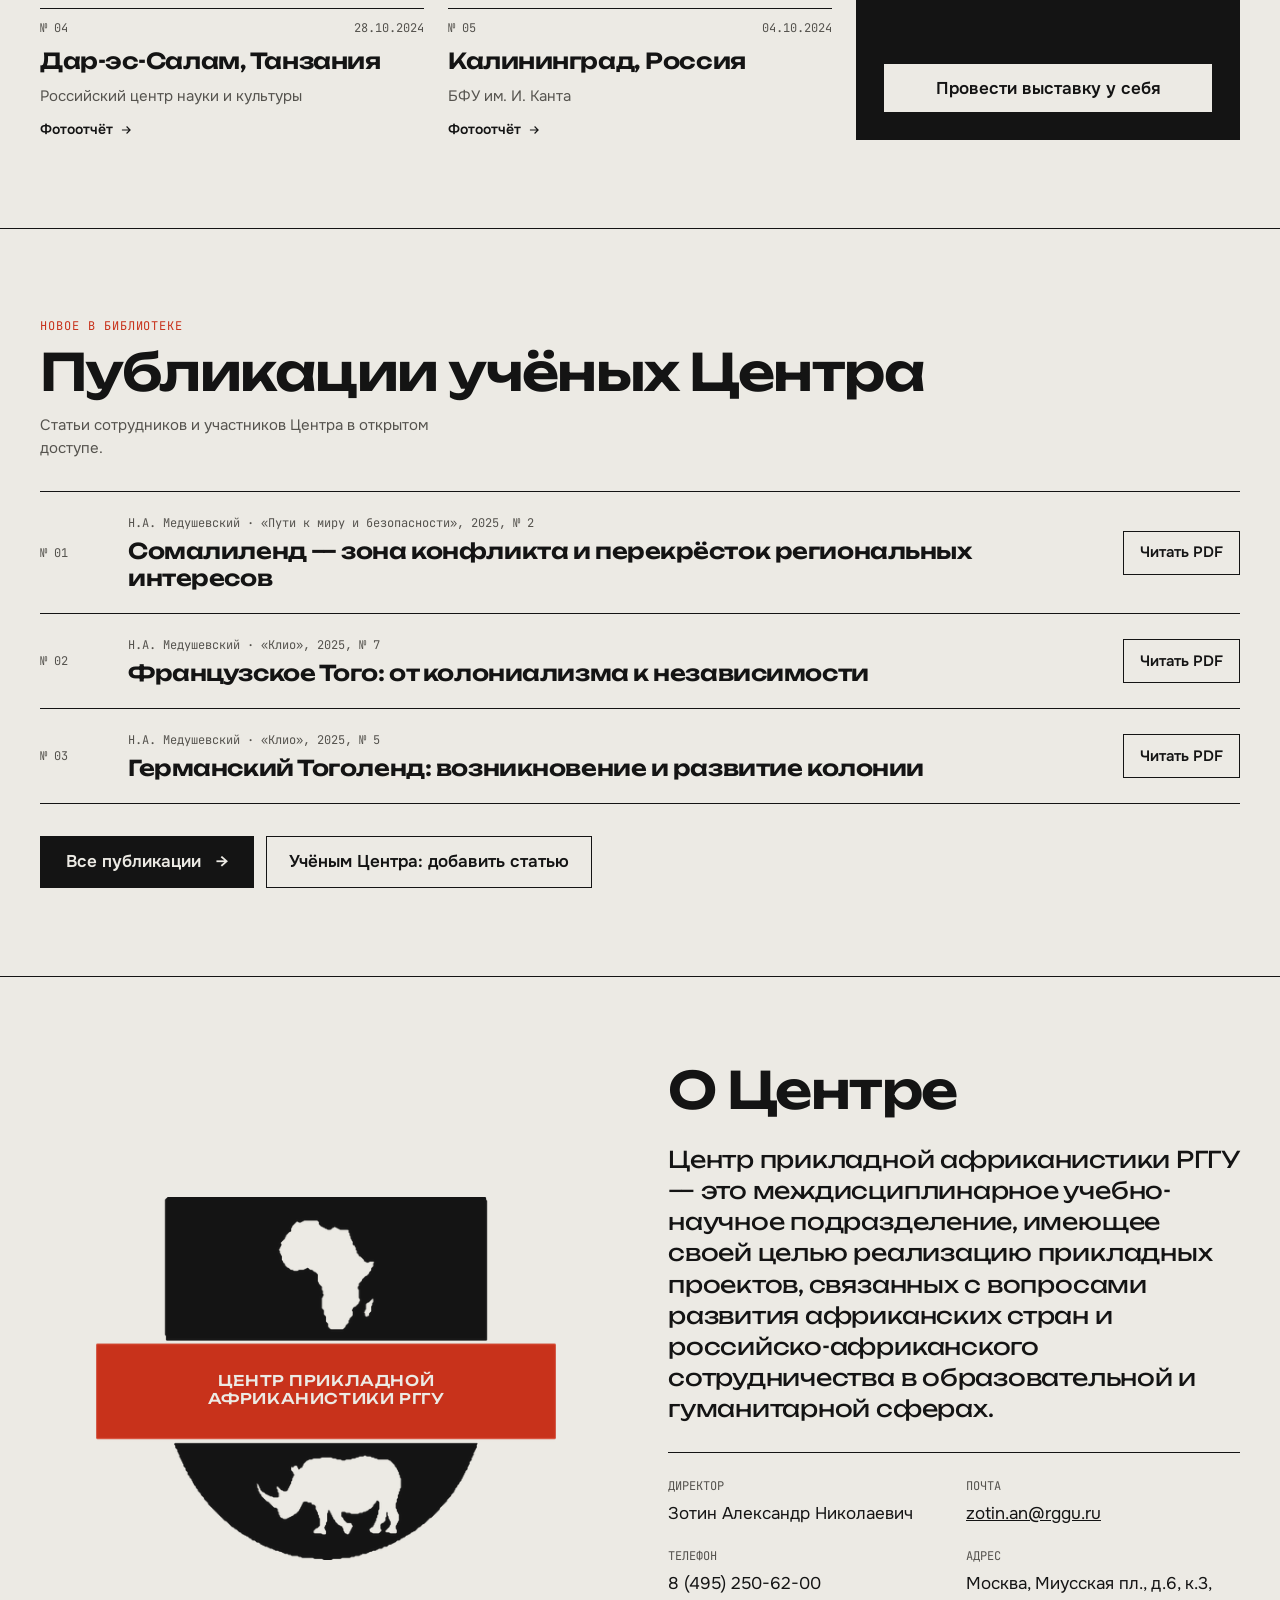
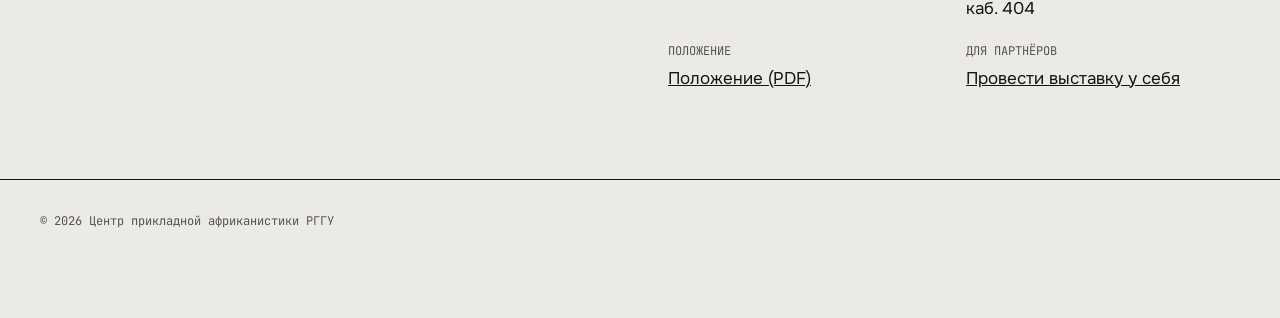
==== commit 8e21a0b4: "Макет v2: новости, о Центре, магистратура Меню из 6 пунктов и выбор языка списком на всех страницах;" ====
--- a/index.html
+++ b/index.html
@@ -11,7 +11,7 @@
 <link rel="stylesheet" href="https://fonts.googleapis.com/css2?family=Unbounded:wght@400;500;600;800&family=Oswald:wght@600&family=Onest:wght@400;500;600&family=JetBrains+Mono:wght@400;500&display=swap">
 <link rel="stylesheet" href="css/style.css">
 </head>
-<body>
+<body data-page="home">
 <!--
   Тексты на странице не пишутся здесь: их подставляет js/main.js из файлов content/*.json.
   Поэтому меняйте тексты в админке (/admin) или прямо в JSON-файлах.
@@ -26,24 +26,16 @@
         <span class="brand-uni" data-t="header.uni"></span>
       </span>
     </a>
-    <nav class="nav" data-t-aria="header.navLabel">
-      <a href="#timeline" data-t="header.navChron"></a>
-      <a href="#exhibitions" data-t="header.navExh"></a>
-      <a href="#publications" data-t="header.navPub"></a>
-      <a href="#about" data-t="header.navAbout"></a>
-    </nav>
-    <div class="langs" data-langs></div>
+    <nav class="nav" data-nav></nav>
+    <div class="lang-dd" data-lang-dd></div>
     <button type="button" class="burger" data-burger aria-expanded="false" data-t-aria="header.menu">
       <svg width="20" height="20" viewBox="0 0 24 24" fill="none" stroke="#141414" stroke-width="2" aria-hidden="true"><path d="M4 7h16M4 12h16M4 17h16"/></svg>
     </button>
   </div>
-  <nav class="mobile-menu" data-mobile-menu hidden data-t-aria="header.navLabel">
-    <a href="#timeline" data-t="header.navChron"></a>
-    <a href="#exhibitions" data-t="header.navExh"></a>
-    <a href="#publications" data-t="header.navPub"></a>
-    <a href="#about" data-t="header.navAbout"></a>
+  <div class="mobile-menu" data-mobile-menu hidden>
+    <nav class="mobile-nav" data-nav></nav>
     <div class="langs langs-dark" data-langs></div>
-  </nav>
+  </div>
 </header>
 
 <main>
@@ -80,8 +72,8 @@
       <p class="section-hint hint-desktop" data-t="chronicle.tlHint"></p>
       <p class="section-hint hint-mobile" data-t="chronicle.swipe"></p>
     </div>
-    <div class="years" role="tablist" data-years data-t-aria="chronicle.yearsLabel"></div>
-    <div class="tl-stage" data-tl-stage></div>
+    <div class="years noscroll" role="tablist" data-years data-t-aria="chronicle.yearsLabel"></div>
+    <div class="tl-stage" data-tl-stage data-swipe="tl"></div>
   </div>
 </section>
 
@@ -91,7 +83,8 @@
     <p class="section-hint" data-t="exhibitions.exhHint"></p>
   </div>
   <div data-ex-now></div>
-  <div class="ex-grid" data-ex-grid></div>
+  <span class="swipe-hint"><span data-t="common.swipe"></span> →</span>
+  <div class="ex-grid noscroll" data-ex-grid></div>
   <a href="#about" class="host-card host-mobile" data-host-link>
     <span class="host-title" data-t="exhibitions.hostTitle"></span>
     <span class="host-text" data-t="exhibitions.hostText"></span>
--- a/css/style.css
+++ b/css/style.css
@@ -20,6 +20,12 @@
 * { box-sizing: border-box; }
 html { -webkit-text-size-adjust: 100%; }
 [hidden] { display: none !important; }
+/* Горизонтальные ленты без полосы прокрутки (листаются пальцем) и свайп-зоны */
+.noscroll { scrollbar-width: none; -ms-overflow-style: none; -webkit-overflow-scrolling: touch; }
+.noscroll::-webkit-scrollbar { display: none; }
+[data-swipe] { touch-action: pan-y; user-select: none; -webkit-user-select: none; }
+[data-swipe] img { -webkit-user-drag: none; }
+.swipe-hint { display: none; font-family: var(--f-mono); font-size: 12px; color: var(--muted); }
 body {
   margin: 0;
   background: var(--bg);
@@ -45,8 +51,29 @@
 .brand-text { display: flex; flex-direction: column; line-height: 1.2; }
 .brand-org { font-weight: 600; font-size: 15px; }
 .brand-uni { font-family: var(--f-mono); font-size: 11px; color: var(--muted); }
-.nav { display: flex; flex-wrap: wrap; gap: 4px 28px; font-size: 15px; font-weight: 500; }
+.nav { display: flex; flex-wrap: wrap; gap: 4px 24px; font-size: 15px; font-weight: 500; }
 .nav a { text-decoration: none; }
+.nav a[aria-current="page"] { color: var(--accent); }
+/* Выбор языка: выпадающий список (компьютер) */
+.lang-dd { position: relative; flex: none; font-family: var(--f-mono); font-size: 12px; }
+.lang-dd-btn {
+  min-height: 44px; padding: 0 12px 0 14px; border: 1px solid var(--ink); background: transparent; color: var(--ink);
+  display: inline-flex; align-items: center; gap: 10px; cursor: pointer; font-family: inherit; font-size: 12px; letter-spacing: 0.06em;
+}
+.lang-dd-list {
+  position: absolute; right: 0; top: calc(100% + 6px); z-index: 30; min-width: 180px; background: var(--bg);
+  border: 1px solid var(--ink); box-shadow: 0 12px 32px rgba(20,20,20,0.18); display: flex; flex-direction: column;
+}
+.lang-dd-list button {
+  min-height: 44px; padding: 0 14px; border: none; border-bottom: 1px solid #CFCCC4; display: flex; align-items: center;
+  justify-content: space-between; gap: 16px; text-align: left; cursor: pointer; font-family: inherit; font-size: 12px;
+  background: transparent; color: var(--ink);
+}
+.lang-dd-list button:last-child { border-bottom: none; }
+.lang-dd-list button:hover { background: #E2DFD8; }
+.lang-dd-list button[aria-selected="true"] { background: var(--ink); color: var(--bg); }
+.lang-dd-list .nm { font-family: var(--f-text); font-size: 14px; }
+.mobile-nav { display: flex; flex-direction: column; }
 .langs { display: flex; gap: 2px; font-family: var(--f-mono); font-size: 12px; }
 .langs button {
   min-width: 44px; min-height: 44px; border: 1px solid transparent; background: transparent;
@@ -244,6 +271,9 @@
 @media (max-width: 760px) {
   body { font-size: 16px; }
   .wrap { padding-left: 16px; padding-right: 16px; }
+  .swipe-hint { display: block; }
+  .noscroll { scroll-snap-type: x proximity; scroll-padding-inline: 16px; }
+  .noscroll > * { scroll-snap-align: start; }
 
   .header-row { flex-wrap: nowrap; padding-top: 8px; padding-bottom: 8px; gap: 8px; }
   .brand { gap: 10px; }
@@ -251,7 +281,8 @@
   .brand-text { display: block; font-weight: 600; font-size: 13px; line-height: 1.15; }
   .brand-org, .brand-uni { font-family: var(--f-text); font-size: 13px; color: var(--ink); font-weight: 600; }
   .brand-uni::before { content: ' · '; }
-  .header-row .nav, .header-row .langs { display: none; }
+  .header-row .nav, .header-row .langs, .header-row .lang-dd { display: none; }
+  .mobile-menu a[aria-current="page"] { color: var(--accent-dark); }
   .burger { flex: none; width: 44px; height: 44px; border: 1px solid var(--ink); background: transparent; display: flex; align-items: center; justify-content: center; cursor: pointer; padding: 0; }
   .mobile-menu:not([hidden]) { display: flex; flex-direction: column; background: var(--ink); color: var(--bg); padding: 8px 16px 20px; }
   .mobile-menu a { color: var(--bg); text-decoration: none; font-family: var(--f-head); font-size: 22px; padding: 12px 0; border-bottom: 1px solid var(--line-dark); }
